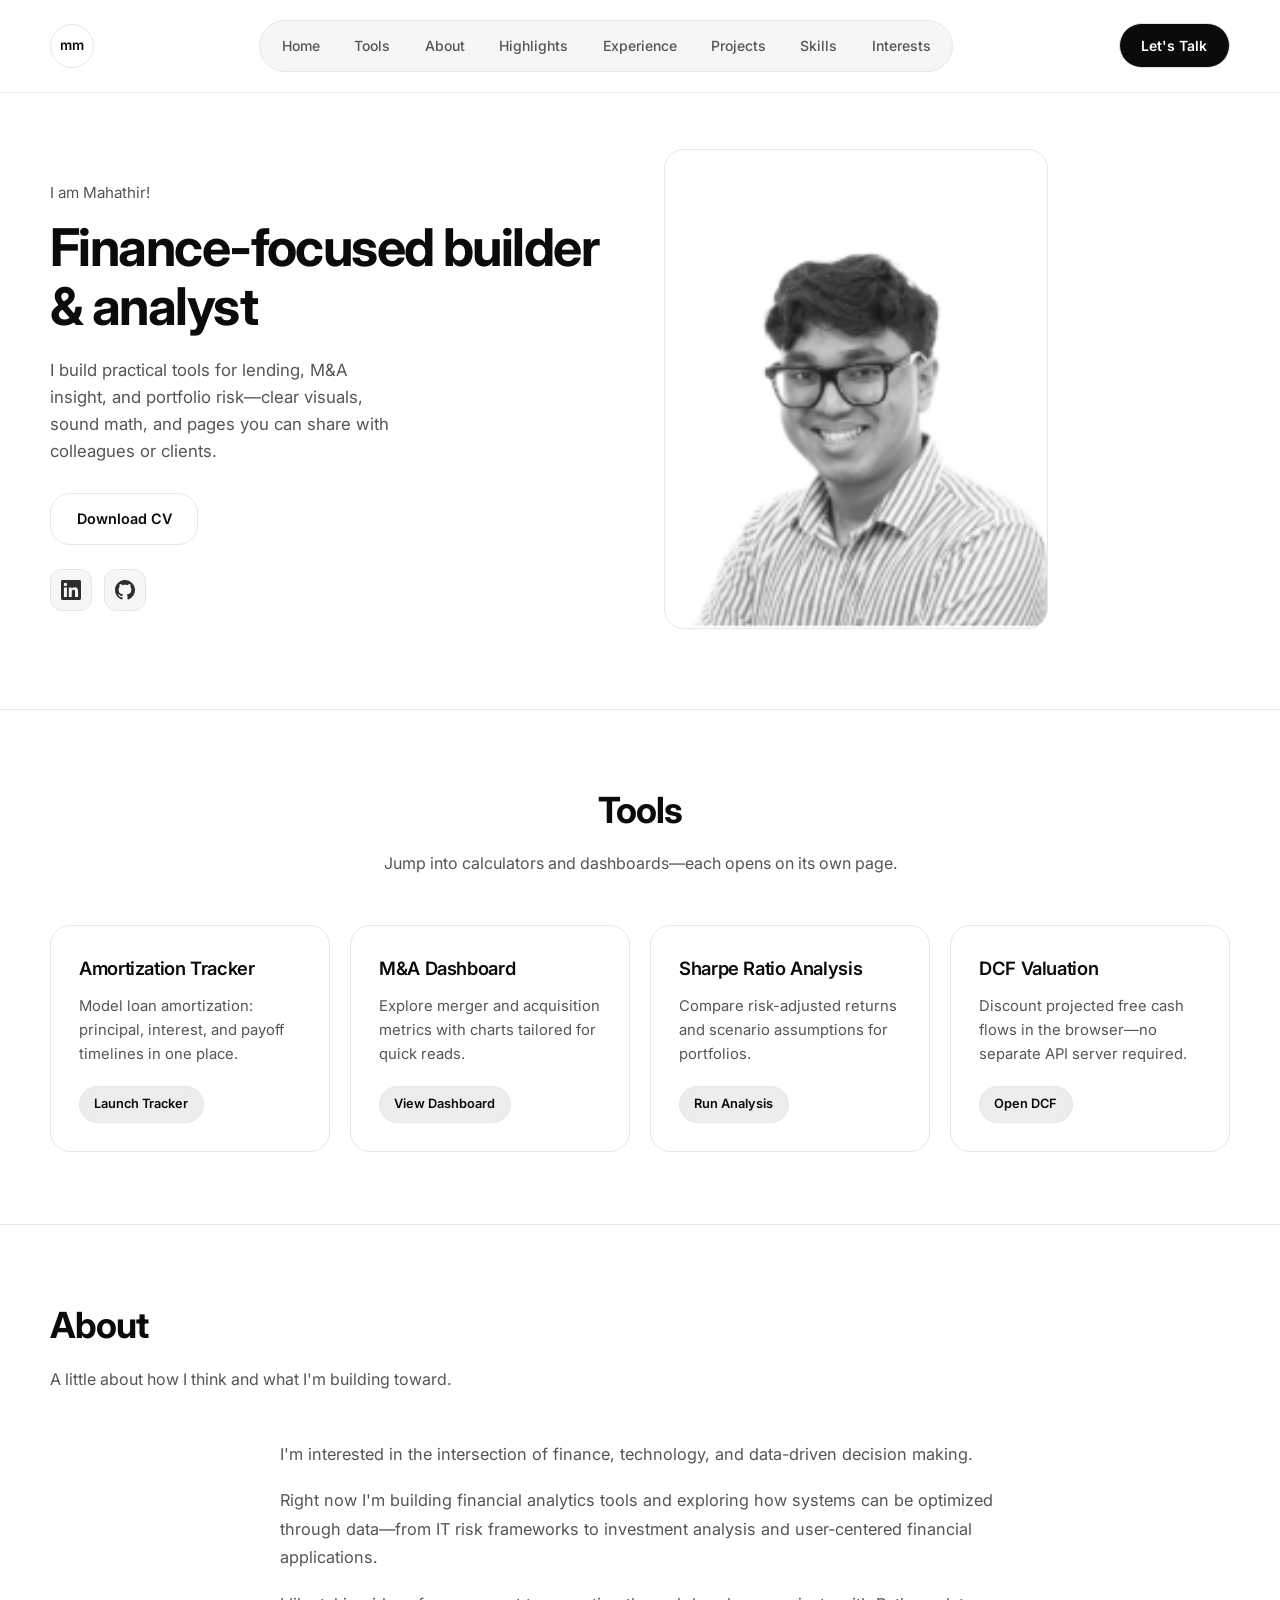
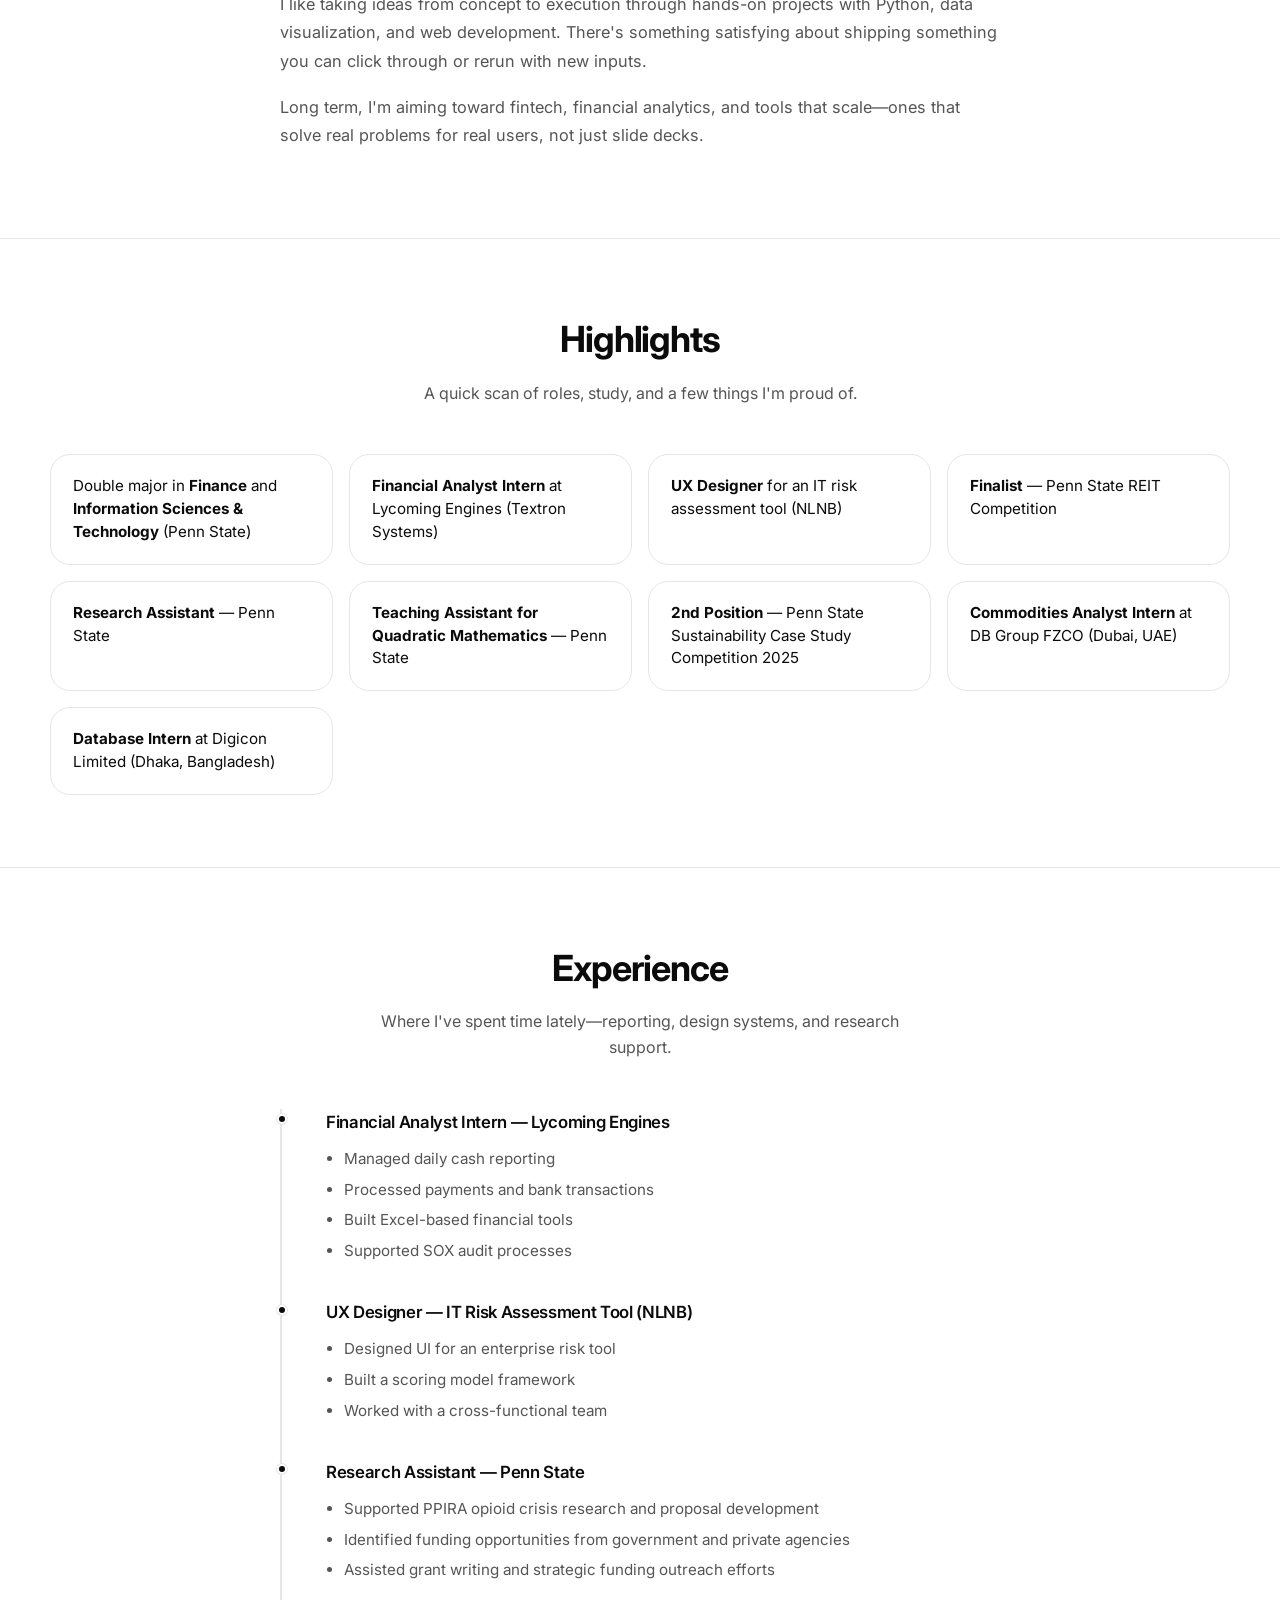
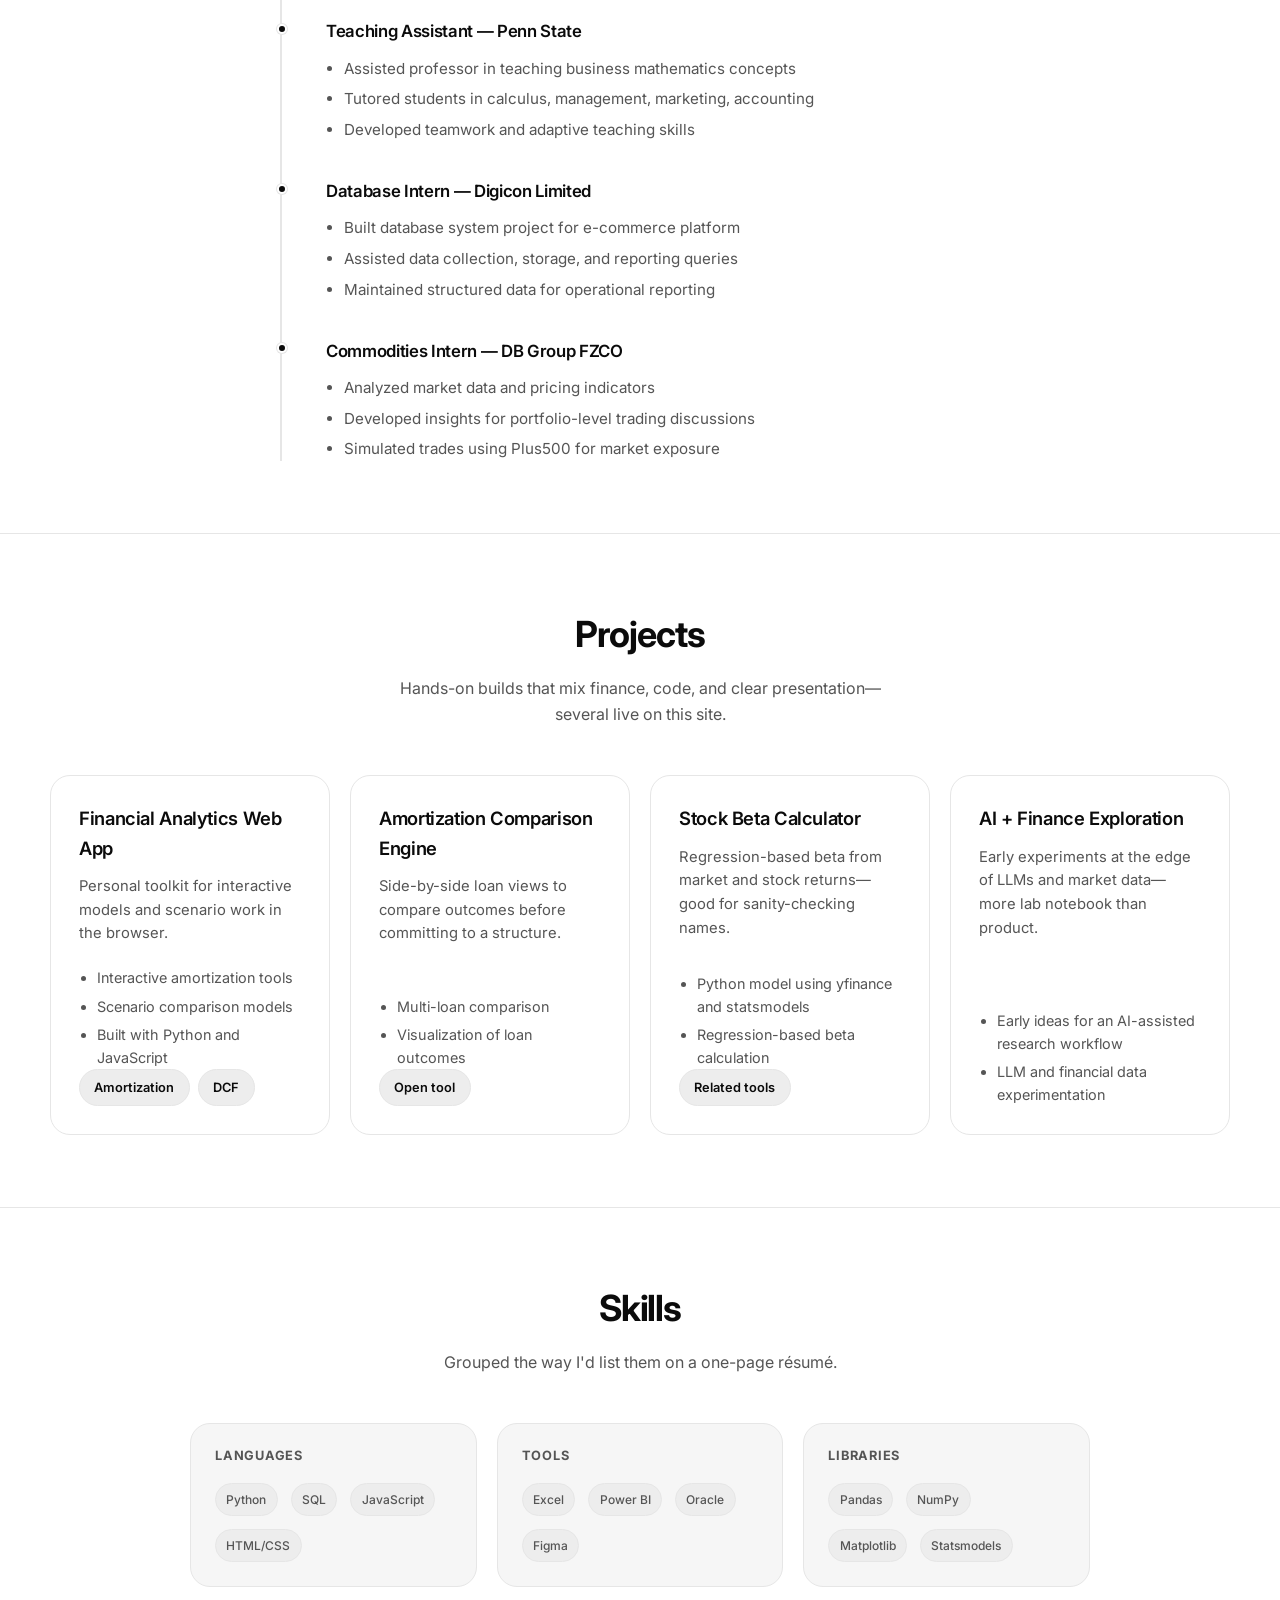
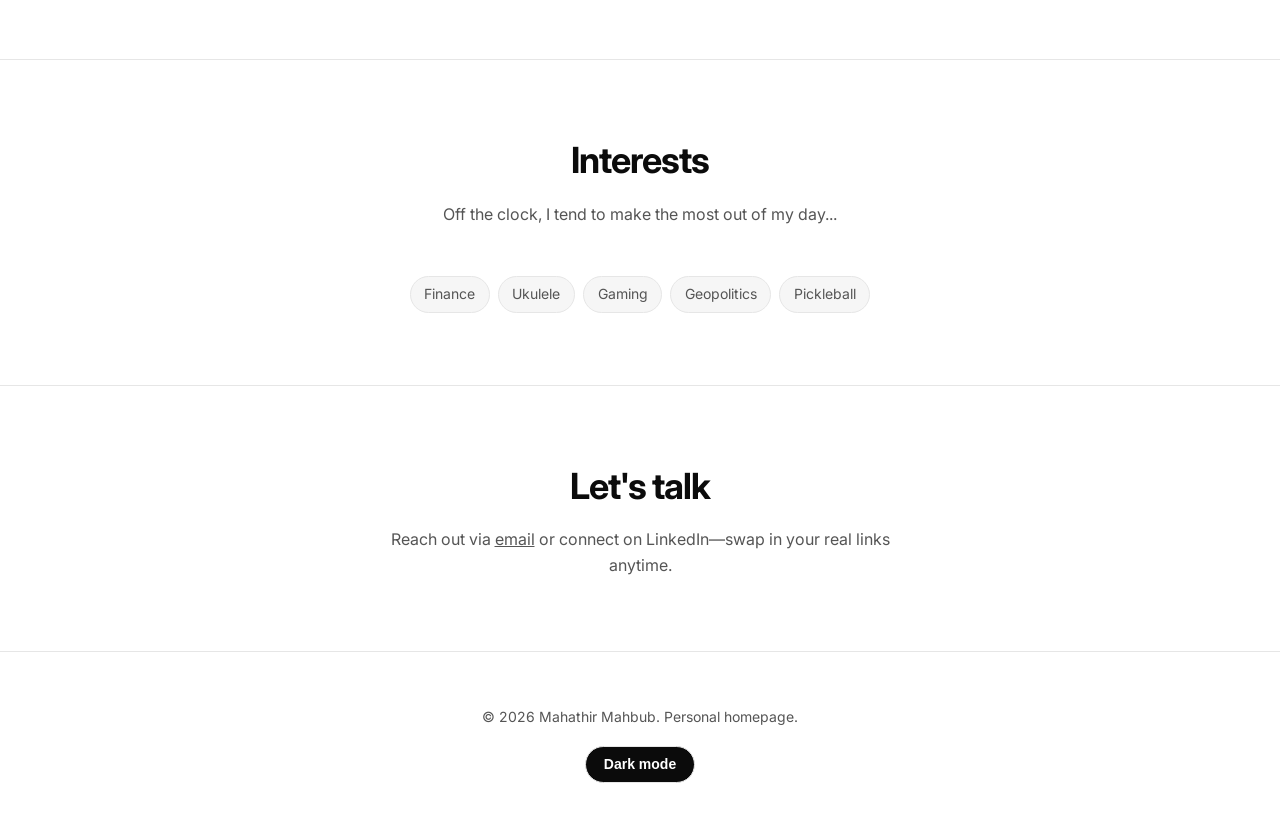
==== index.html @ 3fcba2f6 "Integrate resume sections into homepage layout Co-authored-by: Mahathir Mahbub <mxm6990@users.norepl" ====
<!DOCTYPE html>
<html lang="en">
<head>
  <meta charset="UTF-8">
  <meta name="viewport" content="width=device-width, initial-scale=1.0">
  <title>Mahathir Mahbub — Finance &amp; Analytics</title>
  <link rel="icon" href="favicon.ico" sizes="any">
  <link rel="preconnect" href="https://fonts.googleapis.com">
  <link rel="preconnect" href="https://fonts.gstatic.com" crossorigin>
  <link href="https://fonts.googleapis.com/css2?family=Inter:wght@400;500;600;700&display=swap" rel="stylesheet">
  <link rel="stylesheet" href="assets/site.css">
  <style>
    .section-head--left {
      text-align: left;
      margin-left: 0;
      margin-right: auto;
      max-width: 640px;
    }
    .about-prose {
      max-width: 720px;
      margin: 0 auto;
      color: var(--muted);
      font-size: 1.02rem;
      line-height: 1.75;
    }
    .about-prose p + p { margin-top: 1.1rem; }
    .highlight-grid {
      display: grid;
      grid-template-columns: repeat(auto-fill, minmax(240px, 1fr));
      gap: 1rem;
    }
    .highlight-card {
      background: var(--surface-elevated);
      border: 1px solid var(--border);
      border-radius: var(--radius-lg);
      padding: 1.25rem 1.35rem;
      font-size: 0.95rem;
      line-height: 1.5;
    }
    .resume-timeline {
      position: relative;
      max-width: 720px;
      margin: 0 auto;
      padding-left: 1.25rem;
      border-left: 2px solid var(--border);
    }
    .resume-timeline-item {
      position: relative;
      padding-bottom: 2.25rem;
      padding-left: 1.5rem;
    }
    .resume-timeline-item:last-child { padding-bottom: 0; }
    .resume-timeline-item::before {
      content: "";
      position: absolute;
      left: calc(-1.25rem - 5px);
      top: 0.35rem;
      width: 10px;
      height: 10px;
      border-radius: 50%;
      background: var(--text);
      border: 2px solid var(--bg);
      box-shadow: 0 0 0 1px var(--border);
    }
    .resume-role-title {
      font-size: 1.05rem;
      font-weight: 600;
      margin: 0 0 0.65rem;
      letter-spacing: -0.02em;
    }
    .resume-role-list {
      margin: 0;
      padding-left: 1.15rem;
      color: var(--muted);
      font-size: 0.95rem;
      line-height: 1.65;
    }
    .resume-role-list li + li { margin-top: 0.35rem; }
    .project-card-resume ul {
      margin: 0;
      padding-left: 1.1rem;
      color: var(--muted);
      font-size: 0.9rem;
      line-height: 1.6;
    }
    .project-card-resume li + li { margin-top: 0.35rem; }
    .skills-grouped {
      display: grid;
      grid-template-columns: repeat(auto-fit, minmax(220px, 1fr));
      gap: 1.25rem;
      max-width: 900px;
      margin: 0 auto;
    }
    .skills-group {
      background: var(--surface);
      border: 1px solid var(--border);
      border-radius: var(--radius-lg);
      padding: 1.35rem 1.5rem;
    }
    .skills-group h3 {
      font-size: 0.8rem;
      font-weight: 700;
      text-transform: uppercase;
      letter-spacing: 0.06em;
      color: var(--muted);
      margin: 0 0 0.85rem;
    }
    .skills-group .skill-tags span {
      display: inline-block;
      margin: 0.2rem 0.35rem 0.2rem 0;
    }
    .interests-chips {
      display: flex;
      flex-wrap: wrap;
      gap: 0.5rem;
      justify-content: center;
      max-width: 560px;
      margin: 0 auto;
    }
    .interest-chip {
      font-size: 0.875rem;
      padding: 0.4rem 0.85rem;
      border-radius: var(--radius-pill);
      border: 1px solid var(--border);
      background: var(--surface);
      color: var(--muted);
    }
  </style>
</head>
<body>
  <header class="site-header">
    <div class="container-narrow header-inner">
      <a href="index.html" class="logo-mark" aria-label="Home">mm</a>
      <nav class="nav-pill" aria-label="Primary">
        <a href="#home">Home</a>
        <a href="#tools">Tools</a>
        <a href="#about">About</a>
        <a href="#highlights">Highlights</a>
        <a href="#experience">Experience</a>
        <a href="#projects">Projects</a>
        <a href="#skills">Skills</a>
        <a href="#interests">Interests</a>
      </nav>
      <a class="btn-pill" href="#contact">Let&apos;s Talk</a>
    </div>
  </header>

  <main id="home">
    <section class="hero">
      <div class="container-narrow hero-grid">
        <div class="hero-copy">
          <p class="hero-eyebrow">I am Mahathir!</p>
          <h1>Finance-focused builder &amp; analyst</h1>
          <p class="hero-lead">
            I build practical tools for lending, M&amp;A insight, and portfolio risk—clear visuals,
            sound math, and pages you can share with colleagues or clients.
          </p>
          <div class="hero-actions">
            <a class="btn-rect" href="assets/Mahathir Resume .pdf">Download CV</a>
          </div>
          <div class="social-row" aria-label="Social links">
            <a href="https://www.linkedin.com/in/mahathir-mahbub-590289229/" target="_blank" rel="noopener noreferrer" aria-label="LinkedIn">
              <svg xmlns="http://www.w3.org/2000/svg" viewBox="0 0 24 24" fill="currentColor" aria-hidden="true"><path d="M20.447 20.452h-3.554v-5.569c0-1.328-.027-3.037-1.852-3.037-1.853 0-2.136 1.445-2.136 2.939v5.667H9.351V9h3.414v1.561h.046c.477-.9 1.637-1.85 3.37-1.85 3.601 0 4.267 2.37 4.267 5.455v6.286zM5.337 7.433a2.062 2.062 0 01-2.063-2.065 2.064 2.064 0 112.063 2.065zm1.782 13.019H3.555V9h3.564v11.452zM22.225 0H1.771C.792 0 0 .774 0 1.729v20.542C0 23.227.792 24 1.771 24h20.451C23.2 24 24 23.227 24 22.271V1.729C24 .774 23.2 0 22.222 0h.003z"/></svg>
            </a>
            <a href="https://github.com/mxm6990" target="_blank" rel="noopener noreferrer" aria-label="GitHub">
              <svg xmlns="http://www.w3.org/2000/svg" viewBox="0 0 24 24" fill="currentColor" aria-hidden="true"><path d="M12 0c-6.626 0-12 5.373-12 12 0 5.302 3.438 9.8 8.207 11.387.599.111.793-.261.793-.577v-2.234c-3.338.726-4.033-1.416-4.033-1.416-.546-1.387-1.333-1.756-1.333-1.756-1.089-.745.083-.729.083-.729 1.205.084 1.839 1.237 1.839 1.237 1.07 1.834 2.807 1.304 3.492.997.107-.775.418-1.305.762-1.604-2.665-.305-5.467-1.334-5.467-5.931 0-1.311.469-2.381 1.236-3.221-.124-.303-.535-1.524.117-3.176 0 0 1.008-.322 3.301 1.23.957-.266 1.983-.399 3.003-.404 1.02.005 2.047.138 3.006.404 2.291-1.552 3.297-1.23 3.297-1.23.653 1.653.242 2.874.118 3.176.77.84 1.235 1.911 1.235 3.221 0 4.609-2.807 5.624-5.479 5.921.43.372.823 1.102.823 2.222v3.293c0 .319.192.694.801.576 4.765-1.589 8.199-6.086 8.199-11.386 0-6.627-5.373-12-12-12z"/></svg>
            </a>
          </div>
        </div>
        <div class="hero-visual">
          <div class="hero-photo-wrap">
            <img src="assets/portrait.png" width="640" height="800" alt="Mahathir Mahbub">
          </div>
        </div>
      </div>
    </section>

    <section id="tools" class="section">
      <div class="container-narrow">
        <div class="section-head">
          <h2>Tools</h2>
          <p>Jump into calculators and dashboards—each opens on its own page.</p>
        </div>
        <div class="cards-row" style="grid-template-columns: repeat(auto-fill, minmax(260px, 1fr));">
          <article class="tool-card">
            <h3>Amortization Tracker</h3>
            <p>Model loan amortization: principal, interest, and payoff timelines in one place.</p>
            <div class="card-pills">
              <a href="amortization-tracker.html">Launch Tracker</a>
            </div>
          </article>
          <article class="tool-card">
            <h3>M&amp;A Dashboard</h3>
            <p>Explore merger and acquisition metrics with charts tailored for quick reads.</p>
            <div class="card-pills">
              <a href="ma-dashboard.html">View Dashboard</a>
            </div>
          </article>
          <article class="tool-card">
            <h3>Sharpe Ratio Analysis</h3>
            <p>Compare risk-adjusted returns and scenario assumptions for portfolios.</p>
            <div class="card-pills">
              <a href="sharpe-ratio.html">Run Analysis</a>
            </div>
          </article>
          <article class="tool-card">
            <h3>DCF Valuation</h3>
            <p>Discount projected free cash flows in the browser—no separate API server required.</p>
            <div class="card-pills">
              <a href="dcf.html">Open DCF</a>
            </div>
          </article>
        </div>
      </div>
    </section>

    <section id="about" class="section">
      <div class="container-narrow">
        <div class="section-head section-head--left">
          <h2>About</h2>
          <p>A little about how I think and what I&apos;m building toward.</p>
        </div>
        <div class="about-prose">
          <p>I&apos;m interested in the intersection of finance, technology, and data-driven decision making.</p>
          <p>Right now I&apos;m building financial analytics tools and exploring how systems can be optimized through data—from IT risk frameworks to investment analysis and user-centered financial applications.</p>
          <p>I like taking ideas from concept to execution through hands-on projects with Python, data visualization, and web development. There&apos;s something satisfying about shipping something you can click through or rerun with new inputs.</p>
          <p>Long term, I&apos;m aiming toward fintech, financial analytics, and tools that scale—ones that solve real problems for real users, not just slide decks.</p>
        </div>
      </div>
    </section>

    <section id="highlights" class="section">
      <div class="container-narrow">
        <div class="section-head">
          <h2>Highlights</h2>
          <p>A quick scan of roles, study, and a few things I&apos;m proud of.</p>
        </div>
        <div class="highlight-grid">
          <div class="highlight-card">Double major in <strong>Finance</strong> and <strong>Information Sciences &amp; Technology</strong> (Penn State)</div>
          <div class="highlight-card"><strong>Financial Analyst Intern</strong> at Lycoming Engines (Textron Systems)</div>
          <div class="highlight-card"><strong>UX Designer</strong> for an IT risk assessment tool (NLNB)</div>
          <div class="highlight-card"><strong>Finalist</strong> — Penn State REIT Competition</div>
          <div class="highlight-card"><strong>Research Assistant</strong> — Penn State</div>
          <div class="highlight-card"><strong>Teaching Assistant for Quadratic Mathematics</strong> — Penn State</div>
          <div class="highlight-card"><strong>2nd Position</strong> — Penn State Sustainability Case Study Competition 2025</div>
          <div class="highlight-card"><strong>Commodities Analyst Intern</strong> at DB Group FZCO (Dubai, UAE)</div>
          <div class="highlight-card"><strong>Database Intern</strong> at Digicon Limited (Dhaka, Bangladesh)</div>
        </div>
      </div>
    </section>

    <section id="experience" class="section">
      <div class="container-narrow">
        <div class="section-head">
          <h2>Experience</h2>
          <p>Where I&apos;ve spent time lately—reporting, design systems, and research support.</p>
        </div>
        <div class="resume-timeline">
          <article class="resume-timeline-item">
            <h3 class="resume-role-title">Financial Analyst Intern — Lycoming Engines</h3>
            <ul class="resume-role-list">
              <li>Managed daily cash reporting</li>
              <li>Processed payments and bank transactions</li>
              <li>Built Excel-based financial tools</li>
              <li>Supported SOX audit processes</li>
            </ul>
          </article>
          <article class="resume-timeline-item">
            <h3 class="resume-role-title">UX Designer — IT Risk Assessment Tool (NLNB)</h3>
            <ul class="resume-role-list">
              <li>Designed UI for an enterprise risk tool</li>
              <li>Built a scoring model framework</li>
              <li>Worked with a cross-functional team</li>
            </ul>
          </article>
          <article class="resume-timeline-item">
            <h3 class="resume-role-title">Research Assistant — Penn State</h3>
            <ul class="resume-role-list">
              <li>Supported PPIRA opioid crisis research and proposal development</li>
              <li>Identified funding opportunities from government and private agencies</li>
              <li>Assisted grant writing and strategic funding outreach efforts</li>
            </ul>
          </article>
          <article class="resume-timeline-item">
            <h3 class="resume-role-title">Teaching Assistant — Penn State</h3>
            <ul class="resume-role-list">
              <li>Assisted professor in teaching business mathematics concepts</li>
              <li>Tutored students in calculus, management, marketing, accounting</li>
              <li>Developed teamwork and adaptive teaching skills</li>
            </ul>
          </article>
          <article class="resume-timeline-item">
            <h3 class="resume-role-title">Database Intern — Digicon Limited</h3>
            <ul class="resume-role-list">
              <li>Built database system project for e-commerce platform</li>
              <li>Assisted data collection, storage, and reporting queries</li>
              <li>Maintained structured data for operational reporting</li>
            </ul>
          </article>
          <article class="resume-timeline-item">
            <h3 class="resume-role-title">Commodities Intern — DB Group FZCO</h3>
            <ul class="resume-role-list">
              <li>Analyzed market data and pricing indicators</li>
              <li>Developed insights for portfolio-level trading discussions</li>
              <li>Simulated trades using Plus500 for market exposure</li>
            </ul>
          </article>
        </div>
      </div>
    </section>

    <section id="projects" class="section">
      <div class="container-narrow">
        <div class="section-head">
          <h2>Projects</h2>
          <p>Hands-on builds that mix finance, code, and clear presentation—several live on this site.</p>
        </div>
        <div class="cards-row" style="grid-template-columns: repeat(auto-fill, minmax(260px, 1fr));">
          <article class="tool-card project-card-resume">
            <h3>Financial Analytics Web App</h3>
            <p>Personal toolkit for interactive models and scenario work in the browser.</p>
            <ul>
              <li>Interactive amortization tools</li>
              <li>Scenario comparison models</li>
              <li>Built with Python and JavaScript</li>
            </ul>
            <div class="card-pills" style="margin-top: auto;">
              <a href="amortization-tracker.html">Amortization</a>
              <a href="dcf.html">DCF</a>
            </div>
          </article>
          <article class="tool-card project-card-resume">
            <h3>Amortization Comparison Engine</h3>
            <p>Side-by-side loan views to compare outcomes before committing to a structure.</p>
            <ul>
              <li>Multi-loan comparison</li>
              <li>Visualization of loan outcomes</li>
            </ul>
            <div class="card-pills" style="margin-top: auto;">
              <a href="amortization-comparison.html">Open tool</a>
            </div>
          </article>
          <article class="tool-card project-card-resume">
            <h3>Stock Beta Calculator</h3>
            <p>Regression-based beta from market and stock returns—good for sanity-checking names.</p>
            <ul>
              <li>Python model using yfinance and statsmodels</li>
              <li>Regression-based beta calculation</li>
            </ul>
            <div class="card-pills" style="margin-top: auto;">
              <a href="sharpe-ratio.html">Related tools</a>
            </div>
          </article>
          <article class="tool-card project-card-resume">
            <h3>AI + Finance Exploration</h3>
            <p>Early experiments at the edge of LLMs and market data—more lab notebook than product.</p>
            <ul>
              <li>Early ideas for an AI-assisted research workflow</li>
              <li>LLM and financial data experimentation</li>
            </ul>
          </article>
        </div>
      </div>
    </section>

    <section id="skills" class="section">
      <div class="container-narrow">
        <div class="section-head">
          <h2>Skills</h2>
          <p>Grouped the way I&apos;d list them on a one-page résumé.</p>
        </div>
        <div class="skills-grouped">
          <div class="skills-group">
            <h3>Languages</h3>
            <div class="skill-tags">
              <span>Python</span>
              <span>SQL</span>
              <span>JavaScript</span>
              <span>HTML/CSS</span>
            </div>
          </div>
          <div class="skills-group">
            <h3>Tools</h3>
            <div class="skill-tags">
              <span>Excel</span>
              <span>Power BI</span>
              <span>Oracle</span>
              <span>Figma</span>
            </div>
          </div>
          <div class="skills-group">
            <h3>Libraries</h3>
            <div class="skill-tags">
              <span>Pandas</span>
              <span>NumPy</span>
              <span>Matplotlib</span>
              <span>Statsmodels</span>
            </div>
          </div>
        </div>
      </div>
    </section>

    <section id="interests" class="section">
      <div class="container-narrow">
        <div class="section-head">
          <h2>Interests</h2>
          <p>Off the clock, I tend to make the most out of my day...</p>
        </div>
        <div class="interests-chips" role="list">
          <span class="interest-chip" role="listitem">Finance</span>
          <span class="interest-chip" role="listitem">Ukulele</span>
          <span class="interest-chip" role="listitem">Gaming</span>
          <span class="interest-chip" role="listitem">Geopolitics</span>
          <span class="interest-chip" role="listitem">Pickleball</span>
        </div>
      </div>
    </section>

    <section id="contact" class="section">
      <div class="container-narrow section-head" style="margin-bottom: 0;">
        <h2>Let&apos;s talk</h2>
        <p>
          Reach out via
          <a href="mailto:mxm6990@psu.edu" style="text-decoration: underline;">email</a>
          or connect on LinkedIn—swap in your real links anytime.
        </p>
      </div>
    </section>
  </main>

  <footer class="site-footer">
    <div class="container-narrow">
      <p>&copy; <span id="y"></span> Mahathir Mahbub. Personal homepage.</p>
      <div class="footer-theme-row">
        <button id="themeToggle" class="btn-pill theme-toggle-btn" type="button">Light mode</button>
      </div>
    </div>
  </footer>
  <script>
    document.getElementById("y").textContent = new Date().getFullYear();
  </script>
  <script src="assets/theme.js"></script>
</body>
</html>
---- assets/site.css ----
/* Theme variables (dark default, light via [data-theme="light"]) */
:root {
  --bg: #000000;
  --surface: #141414;
  --surface-elevated: #1a1a1a;
  --border: #2a2a2a;
  --text: #ffffff;
  --muted: #a3a3a3;
  --pill: #252525;
  --header-bg: rgba(0, 0, 0, 0.85);
  --header-border: rgba(42, 42, 42, 0.6);
  --radius-lg: 20px;
  --radius-pill: 9999px;
  --font: "Inter", system-ui, -apple-system, sans-serif;
  --max: 1180px;
}

[data-theme="light"] {
  --bg: #ffffff;
  --surface: #f6f6f6;
  --surface-elevated: #ffffff;
  --border: #e6e6e6;
  --text: #0b0b0b;
  --muted: #555555;
  --pill: #ededed;
  --header-bg: rgba(255, 255, 255, 0.85);
  --header-border: rgba(230, 230, 230, 0.9);
}

*,
*::before,
*::after {
  box-sizing: border-box;
}

html {
  scroll-behavior: smooth;
}

body {
  margin: 0;
  font-family: var(--font);
  background: var(--bg);
  color: var(--text);
  line-height: 1.6;
  -webkit-font-smoothing: antialiased;
}

img {
  max-width: 100%;
  height: auto;
  display: block;
}

a {
  color: inherit;
  text-decoration: none;
}

.container-narrow {
  width: min(100% - 2.5rem, var(--max));
  margin-inline: auto;
}

/* Header */
.site-header {
  position: sticky;
  top: 0;
  z-index: 50;
  padding: 1.25rem 0;
  background: var(--header-bg);
  backdrop-filter: blur(12px);
  border-bottom: 1px solid var(--header-border);
}

.header-inner {
  display: flex;
  align-items: center;
  justify-content: space-between;
  gap: 1rem;
  flex-wrap: wrap;
}

.logo-mark {
  width: 44px;
  height: 44px;
  border-radius: 50%;
  background: var(--surface-elevated);
  border: 1px solid var(--border);
  display: grid;
  place-items: center;
  font-size: 0.85rem;
  font-weight: 600;
  letter-spacing: -0.02em;
  text-transform: lowercase;
}

.nav-pill {
  display: flex;
  align-items: center;
  gap: 0.15rem;
  padding: 0.35rem;
  background: var(--surface);
  border: 1px solid var(--border);
  border-radius: var(--radius-pill);
  flex-wrap: wrap;
  justify-content: center;
}

.nav-pill a {
  padding: 0.5rem 1rem;
  border-radius: var(--radius-pill);
  font-size: 0.875rem;
  font-weight: 500;
  color: var(--muted);
  transition: color 0.2s, background 0.2s;
}

.nav-pill a:hover,
.nav-pill a:focus-visible {
  color: var(--text);
  background: var(--pill);
  outline: none;
}

.btn-pill {
  display: inline-flex;
  align-items: center;
  justify-content: center;
  padding: 0.65rem 1.35rem;
  border-radius: var(--radius-pill);
  font-size: 0.875rem;
  font-weight: 600;
  border: 1px solid var(--border);
  background: var(--text);
  color: var(--bg);
  transition: transform 0.15s, opacity 0.15s;
}

.btn-pill:hover {
  opacity: 0.92;
  transform: translateY(-1px);
}

.btn-pill--ghost {
  background: transparent;
  color: var(--text);
  border-color: var(--border);
}

.btn-pill--ghost:hover {
  background: var(--surface);
}

/* Hero */
.hero {
  padding: 3.5rem 0 5rem;
}

.hero-grid {
  display: grid;
  grid-template-columns: 1fr 1fr;
  gap: 3rem;
  align-items: center;
}

@media (max-width: 900px) {
  .hero-grid {
    grid-template-columns: 1fr;
    text-align: center;
  }

  .hero-actions {
    justify-content: center;
  }

  .social-row {
    justify-content: center;
  }

  .hero-visual {
    order: -1;
    max-width: 320px;
    margin-inline: auto;
  }
}

.hero-eyebrow {
  font-size: 0.95rem;
  color: var(--muted);
  margin-bottom: 0.75rem;
}

.hero h1 {
  font-size: clamp(2.25rem, 5vw, 3.25rem);
  font-weight: 700;
  line-height: 1.15;
  letter-spacing: -0.03em;
  margin: 0 0 1.25rem;
}

.hero-lead {
  color: var(--muted);
  font-size: 1.05rem;
  max-width: 32ch;
  margin: 0 0 1.75rem;
}

@media (max-width: 900px) {
  .hero-lead {
    max-width: none;
    margin-inline: auto;
  }
}

.hero-actions {
  display: flex;
  flex-wrap: wrap;
  gap: 1rem;
  align-items: center;
  margin-bottom: 1.5rem;
}

.btn-rect {
  display: inline-flex;
  align-items: center;
  justify-content: center;
  padding: 0.85rem 1.6rem;
  border-radius: var(--radius-lg);
  font-size: 0.9rem;
  font-weight: 600;
  background: var(--surface-elevated);
  color: var(--text);
  border: 1px solid var(--border);
  transition: background 0.2s, border-color 0.2s;
}

.btn-rect:hover {
  background: var(--pill);
  border-color: #3a3a3a;
}

.social-row {
  display: flex;
  gap: 0.75rem;
}

.social-row a {
  width: 42px;
  height: 42px;
  border-radius: 12px;
  background: var(--surface);
  border: 1px solid var(--border);
  display: grid;
  place-items: center;
  transition: background 0.2s;
}

.social-row a:hover {
  background: var(--pill);
}

.social-row svg {
  width: 20px;
  height: 20px;
  opacity: 0.85;
}

.hero-visual {
  position: relative;
}

.hero-photo-wrap {
  border-radius: var(--radius-lg);
  overflow: hidden;
  border: 1px solid var(--border);
  background: var(--surface);
  aspect-ratio: 4 / 5;
  max-height: 480px;
}

.hero-photo-wrap img {
  width: 100%;
  height: 100%;
  object-fit: cover;
  filter: grayscale(100%);
}

/* Section headings */
.section {
  padding: 4.5rem 0;
  border-top: 1px solid var(--border);
}

.section-head {
  text-align: center;
  max-width: 520px;
  margin: 0 auto 3rem;
}

.section-head h2 {
  font-size: clamp(1.75rem, 3vw, 2.25rem);
  font-weight: 700;
  letter-spacing: -0.03em;
  margin: 0 0 0.75rem;
}

.section-head p {
  color: var(--muted);
  margin: 0;
  font-size: 1rem;
}

/* Cards row */
.cards-row {
  display: grid;
  grid-template-columns: repeat(3, 1fr);
  gap: 1.25rem;
}

@media (max-width: 992px) {
  .cards-row {
    grid-template-columns: 1fr;
    max-width: 420px;
    margin-inline: auto;
  }
}

.tool-card {
  background: var(--surface-elevated);
  border: 1px solid var(--border);
  border-radius: var(--radius-lg);
  padding: 1.75rem;
  display: flex;
  flex-direction: column;
  min-height: 100%;
  transition: border-color 0.2s, transform 0.2s;
}

.tool-card:hover {
  border-color: #404040;
  transform: translateY(-2px);
}

.tool-card h3 {
  font-size: 1.15rem;
  font-weight: 600;
  margin: 0 0 0.75rem;
  letter-spacing: -0.02em;
}

.tool-card p {
  color: var(--muted);
  font-size: 0.925rem;
  margin: 0 0 1.25rem;
  flex-grow: 1;
}

.card-pills {
  display: flex;
  flex-wrap: wrap;
  gap: 0.5rem;
}

.card-pills a {
  font-size: 0.8rem;
  font-weight: 600;
  padding: 0.45rem 0.9rem;
  border-radius: var(--radius-pill);
  background: var(--pill);
  border: 1px solid var(--border);
  color: var(--text);
  transition: background 0.2s;
}

.card-pills a:hover {
  background: #333;
}

/* About */
.about-copy {
  text-align: center;
  color: var(--muted);
  max-width: 720px;
  margin: 0 auto 3rem;
  font-size: 1.05rem;
}

.approach-row {
  display: grid;
  grid-template-columns: repeat(3, 1fr);
  gap: 1.25rem;
  margin-bottom: 3.5rem;
}

@media (max-width: 768px) {
  .approach-row {
    grid-template-columns: 1fr;
  }
}

.approach-box {
  background: var(--surface);
  border: 1px solid var(--border);
  border-radius: var(--radius-lg);
  padding: 1.5rem;
}

.approach-num {
  font-size: 0.75rem;
  font-weight: 700;
  color: var(--muted);
  letter-spacing: 0.08em;
  margin-bottom: 0.5rem;
}

.approach-box h3 {
  font-size: 1rem;
  font-weight: 600;
  margin: 0 0 0.5rem;
}

.approach-box p {
  margin: 0;
  font-size: 0.9rem;
  color: var(--muted);
}

.stats-row {
  display: grid;
  grid-template-columns: repeat(3, 1fr);
  gap: 2rem;
  text-align: center;
}

@media (max-width: 640px) {
  .stats-row {
    grid-template-columns: 1fr;
    gap: 1.5rem;
  }
}

.stat-val {
  font-size: clamp(2rem, 4vw, 2.75rem);
  font-weight: 700;
  letter-spacing: -0.03em;
  line-height:1.2;
}

.stat-label {
  font-size: 0.9rem;
  color: var(--muted);
  margin-top: 0.35rem;
}

/* Skills */
.skills-grid {
  display: grid;
  grid-template-columns: repeat(4, 1fr);
  gap: 1.25rem;
}

@media (max-width: 992px) {
  .skills-grid {
    grid-template-columns: repeat(2, 1fr);
  }
}

@media (max-width: 520px) {
  .skills-grid {
    grid-template-columns: 1fr;
  }
}

.skill-card {
  background: var(--surface-elevated);
  border: 1px solid var(--border);
  border-radius: var(--radius-lg);
  padding: 1.5rem;
}

.skill-card h3 {
  font-size: 0.95rem;
  font-weight: 600;
  margin: 0 0 1rem;
}

.skill-tags {
  display: flex;
  flex-wrap: wrap;
  gap: 0.45rem;
}

.skill-tags span {
  font-size: 0.75rem;
  font-weight: 500;
  padding: 0.35rem 0.65rem;
  border-radius: var(--radius-pill);
  background: var(--pill);
  border: 1px solid var(--border);
  color: var(--muted);
}

/* Footer */
.site-footer {
  padding: 2.5rem 0;
  border-top: 1px solid var(--border);
  text-align: center;
  color: var(--muted);
  font-size: 0.875rem;
}

.footer-theme-row {
  margin-top: 1.1rem;
  display: flex;
  align-items: center;
  justify-content: center;
  gap: 0.75rem;
  flex-wrap: wrap;
}

.theme-toggle-btn {
  border-radius: var(--radius-pill);
  padding: 0.6rem 1.1rem;
}

/* Amortization comparison (3 scenarios) — do not reuse .amort-inputs on scenario cards */
.amort-comparison-layout {
  display: flex;
  flex-direction: column;
  gap: 2rem;
}

.amort-page-intro {
  margin-top: 0.35rem;
  margin-bottom: 0;
  max-width: 62ch;
}

.amort-scenarios-grid {
  display: grid;
  grid-template-columns: repeat(3, minmax(0, 1fr));
  gap: 1.25rem;
  align-items: stretch;
}

@media (max-width: 1060px) {
  .amort-scenarios-grid {
    grid-template-columns: 1fr;
  }
}

.amort-summary-panel .amort-detail-table-title {
  margin: 0 0 0.75rem;
  font-size: 1.05rem;
  font-weight: 700;
  letter-spacing: -0.02em;
  color: var(--text);
}

.amort-graph-title {
  margin-top: 0.25rem;
}

.amort-bootstrap-table-wrap {
  border-color: var(--border) !important;
  background: var(--surface-elevated);
}

.amort-bootstrap-table-wrap .table > :not(caption) > * > * {
  border-bottom-color: var(--border);
}

/* Comparison tables: match site dark/light (avoid bright white cells in dark mode) */
.amort-comparison-layout .amort-bootstrap-table-wrap .table {
  --bs-table-bg: var(--surface-elevated);
  --bs-table-color: var(--text);
  --bs-table-striped-bg: rgba(255, 255, 255, 0.055);
  --bs-table-hover-bg: rgba(255, 255, 255, 0.1);
  --bs-table-border-color: var(--border);
  color: var(--text);
}

[data-theme="light"] .amort-comparison-layout .amort-bootstrap-table-wrap .table {
  --bs-table-bg: #ffffff;
  --bs-table-color: var(--text);
  --bs-table-striped-bg: rgba(0, 0, 0, 0.035);
  --bs-table-hover-bg: rgba(0, 0, 0, 0.06);
  --bs-table-border-color: var(--border);
}

/* Scenario inputs / selects: dark surfaces in dark mode, white in light mode */
.amort-comparison-layout .form-control,
.amort-comparison-layout .form-select {
  background-color: var(--surface-elevated);
  color: var(--text);
  border-color: var(--border);
}

.amort-comparison-layout .form-control::placeholder {
  color: var(--muted);
  opacity: 0.9;
}

.amort-comparison-layout .form-control:focus,
.amort-comparison-layout .form-select:focus {
  background-color: var(--surface-elevated);
  color: var(--text);
  border-color: #6c757d;
  box-shadow: 0 0 0 0.2rem color-mix(in srgb, var(--text) 12%, transparent);
}

[data-theme="light"] .amort-comparison-layout .form-control,
[data-theme="light"] .amort-comparison-layout .form-select {
  background-color: #ffffff;
  color: var(--text);
  border-color: var(--border);
}

[data-theme="light"] .amort-comparison-layout .form-control:focus,
[data-theme="light"] .amort-comparison-layout .form-select:focus {
  background-color: #ffffff;
  box-shadow: 0 0 0 0.2rem rgba(13, 110, 253, 0.2);
}

.amort-comparison-layout .form-label,
.amort-comparison-layout .form-text {
  color: var(--muted);
}

.amort-comparison-layout .form-check-label {
  color: var(--text);
}

.amort-comparison-layout .form-check-input {
  background-color: var(--surface-elevated);
  border-color: var(--border);
}

.amort-comparison-layout .form-check-input:focus {
  box-shadow: 0 0 0 0.2rem color-mix(in srgb, var(--text) 15%, transparent);
}

[data-theme="light"] .amort-comparison-layout .form-check-input:focus {
  box-shadow: 0 0 0 0.2rem rgba(13, 110, 253, 0.25);
}

/* Collapsible amortization schedule (accordion) */
.amort-schedule-accordion .accordion-item {
  background: var(--surface-elevated);
  border-color: var(--border) !important;
}

.amort-schedule-accordion .accordion-button {
  background: var(--surface);
  color: var(--text);
  box-shadow: none;
}

.amort-schedule-accordion .accordion-button:not(.collapsed) {
  background: var(--surface-elevated);
  color: var(--text);
  box-shadow: none;
}

.amort-schedule-accordion .accordion-button:focus {
  box-shadow: none;
  border-color: var(--border);
}

html:not([data-theme="light"]) .amort-schedule-accordion .accordion-button::after {
  filter: brightness(0) invert(1);
}

.amort-schedule-hint {
  color: var(--muted) !important;
  font-weight: 400;
}

.amort-schedule-accordion .accordion-body {
  background: var(--surface-elevated);
}

.amort-schedule-accordion .amort-bootstrap-table-wrap {
  border: 0 !important;
  border-radius: 0;
}

/* Back button on tool pages: visible in dark mode */
html:not([data-theme="light"]) .tool-page main .btn-outline-secondary {
  color: var(--text);
  border-color: var(--border);
}

html:not([data-theme="light"]) .tool-page main .btn-outline-secondary:hover {
  background: var(--surface);
  color: var(--text);
  border-color: var(--border);
}

.amort-chart-canvas-wrap {
  width: 100%;
  max-width: 720px;
}

/* Amortization tracker page */
.amort-grid {
  display: grid;
  grid-template-columns: 320px 1fr;
  grid-template-rows: auto auto auto; /* radio row, payment parses row, chart row */
  gap: 2rem;
  align-items: start;
  margin-top: 1.25rem;
}

.amort-inputs {
  grid-column: 1;
  grid-row: 1 / span 3;
}

.amort-radio {
  grid-column: 2;
  grid-row: 1;
}

.amort-payments {
  grid-column: 2;
  grid-row: 2;
}

.amort-chart {
  grid-column: 2;
  grid-row: 3;
}

.amort-section-title {
  margin: 0 0 1rem;
  font-weight: 700;
  letter-spacing: -0.02em;
}

.amort-field label {
  display: block;
  color: var(--muted);
  font-weight: 600;
  margin-bottom: 0.35rem;
  font-size: 0.92rem;
}

.amort-input {
  width: 100%;
  padding: 0.75rem 0.95rem;
  border-radius: 14px;
  border: 1px solid var(--border);
  background: var(--surface);
  color: var(--text);
  outline: none;
}

.amort-input:focus {
  border-color: #6a6a6a;
}

.amort-actions {
  margin-top: 1rem;
  display: flex;
  gap: 0.75rem;
  flex-wrap: wrap;
}

.amort-radio-group {
  display: grid;
  gap: 0.75rem;
}

.amort-radio-option {
  display: flex;
  gap: 0.7rem;
  align-items: center;
  padding: 0.65rem 0.8rem;
  border-radius: 14px;
  border: 1px solid var(--border);
  background: var(--surface);
}

.amort-kpis {
  display: grid;
  grid-template-columns: repeat(3, 1fr);
  gap: 1rem;
  margin-bottom: 1.3rem;
}

@media (max-width: 1060px) {
  .amort-grid {
    grid-template-columns: 1fr;
    grid-template-rows: auto auto auto;
  }
  .amort-inputs,
  .amort-radio,
  .amort-payments,
  .amort-chart {
    grid-column: 1;
    grid-row: auto;
  }
}

@media (max-width: 720px) {
  .amort-kpis {
    grid-template-columns: 1fr;
  }
}

.amort-kpi-label {
  color: var(--muted);
  font-weight: 700;
  font-size: 0.86rem;
  margin-bottom: 0.45rem;
}

.amort-kpi-value {
  font-size: 1.3rem;
  font-weight: 800;
  letter-spacing: -0.03em;
}

.amort-table-wrap {
  overflow: auto;
  border-radius: var(--radius-lg);
  border: 1px solid var(--border);
}

.amort-table {
  width: 100%;
  border-collapse: collapse;
}

.amort-table th,
.amort-table td {
  padding: 0.55rem 0.7rem;
  border-bottom: 1px solid var(--border);
  text-align: left;
  white-space: nowrap;
  font-size: 0.88rem;
}

.amort-table th {
  position: sticky;
  top: 0;
  background: var(--surface-elevated);
  color: var(--text);
  font-weight: 800;
}

/* Tool subpage */
.tool-page main {
  padding: 3rem 0 5rem;
}

.tool-page .page-title {
  font-size: clamp(1.75rem, 3vw, 2.25rem);
  font-weight: 700;
  margin: 0 0 0.5rem;
  letter-spacing: -0.03em;
}

.tool-page .page-lead {
  color: var(--muted);
  max-width: 55ch;
  margin: 0 0 2rem;
}

.tool-placeholder {
  background: var(--surface-elevated);
  border: 1px dashed var(--border);
  border-radius: var(--radius-lg);
  padding: 3rem 2rem;
  text-align: center;
  color: var(--muted);
}

/* DCF Analyzer — input grid + themed tables (matches amortization tool cards) */
.dcf-input-layout {
  display: grid;
  grid-template-columns: repeat(3, minmax(0, 1fr));
  gap: 1.25rem;
  align-items: start;
  margin-bottom: 2.5rem;
}

/* Tallest column no longer forces short cards to stretch (see .tool-card min-height) */
.dcf-input-layout > .dcf-section-card.tool-card {
  align-self: start;
  min-height: 0;
  height: auto;
}

@media (max-width: 1060px) {
  .dcf-input-layout {
    grid-template-columns: 1fr;
  }
}

.dcf-section-card .amort-section-title {
  margin-top: 0;
}

.dcf-field-grid {
  display: grid;
  gap: 1rem;
}

@media (min-width: 520px) {
  .dcf-field-grid--2 {
    grid-template-columns: repeat(2, minmax(0, 1fr));
  }
}

.dcf-valuation-row {
  display: flex;
  flex-wrap: wrap;
  gap: 1rem 1.5rem;
  align-items: center;
  margin-bottom: 0.75rem;
}

.dcf-valuation-row .form-check {
  margin-bottom: 0;
}

.dcf-actions {
  display: flex;
  flex-wrap: wrap;
  gap: 0.75rem;
  margin-top: 1.25rem;
  padding-top: 1rem;
  border-top: 1px solid var(--border);
}

.dcf-actions .btn-primary {
  font-weight: 600;
}

.dcf-results-stack {
  display: flex;
  flex-direction: column;
  gap: 2rem;
}

.dcf-result-panel {
  margin: 0;
}

.dcf-result-panel .amort-section-title {
  margin-top: 0;
}

.dcf-chart-wrap {
  width: 100%;
  max-width: 720px;
  margin-top: 0.75rem;
}

.dcf-result-heading {
  font-size: 1.15rem;
  font-weight: 700;
  letter-spacing: -0.02em;
  margin: 0 0 0.75rem;
}

.dcf-page .form-label,
.dcf-page .form-text {
  color: var(--muted);
}

.dcf-page .form-control,
.dcf-page .form-select {
  background-color: var(--surface-elevated);
  color: var(--text);
  border-color: var(--border);
}

.dcf-page .form-control::placeholder {
  color: var(--muted);
  opacity: 0.9;
}

.dcf-page .form-control:focus,
.dcf-page .form-select:focus {
  background-color: var(--surface-elevated);
  color: var(--text);
  border-color: #6c757d;
  box-shadow: 0 0 0 0.2rem color-mix(in srgb, var(--text) 12%, transparent);
}

[data-theme="light"] .dcf-page .form-control,
[data-theme="light"] .dcf-page .form-select {
  background-color: #ffffff;
}

[data-theme="light"] .dcf-page .form-control:focus,
[data-theme="light"] .dcf-page .form-select:focus {
  box-shadow: 0 0 0 0.2rem rgba(13, 110, 253, 0.2);
}

.dcf-page .form-check-input {
  background-color: var(--surface-elevated);
  border-color: var(--border);
}

.dcf-page .form-check-label {
  color: var(--text);
}

.dcf-bootstrap-table-wrap {
  border-color: var(--border) !important;
  background: var(--surface-elevated);
}

.dcf-bootstrap-table-wrap .table > :not(caption) > * > * {
  border-bottom-color: var(--border);
}

.dcf-page .dcf-bootstrap-table-wrap .table {
  --bs-table-bg: var(--surface-elevated);
  --bs-table-color: var(--text);
  --bs-table-striped-bg: rgba(255, 255, 255, 0.055);
  --bs-table-hover-bg: rgba(255, 255, 255, 0.1);
  --bs-table-border-color: var(--border);
  color: var(--text);
}

[data-theme="light"] .dcf-page .dcf-bootstrap-table-wrap .table {
  --bs-table-bg: #ffffff;
  --bs-table-color: #0a0a0a;
  --bs-table-striped-bg: rgba(0, 0, 0, 0.045);
  --bs-table-hover-bg: rgba(0, 0, 0, 0.08);
  --bs-table-border-color: #2d2d2d;
}

[data-theme="light"] .dcf-page .dcf-bootstrap-table-wrap {
  border-color: #2d2d2d !important;
}

.dcf-page .text-block-muted {
  color: var(--muted);
  font-size: 0.925rem;
  line-height: 1.6;
}

.dcf-page .dcf-inline-hint {
  font-size: 0.8rem;
  color: var(--muted);
  margin-top: 0.25rem;
}

.dcf-summary-card {
  padding: 1rem 1.25rem;
  border-radius: var(--radius-lg);
  border: 1px solid var(--border);
  background: var(--surface);
  color: var(--text);
  font-size: 0.95rem;
  line-height: 1.65;
}

.dcf-summary-card strong {
  color: var(--text);
}

/* DCF skeleton loaders (dark + light) */
.dcf-page {
  --dcf-skeleton-base: #252525;
  --dcf-skeleton-shine: #3a3a3a;
}

[data-theme="light"] .dcf-page {
  --dcf-skeleton-base: #e4e4e4;
  --dcf-skeleton-shine: #f0f0f0;
}

.dcf-skeleton {
  padding: 0.25rem 0 0.5rem;
}

.dcf-skeleton--chart {
  min-height: 200px;
  padding-bottom: 1rem;
}

.dcf-skeleton--table .dcf-skeleton-line {
  margin-bottom: 0.4rem;
}

.dcf-skeleton-line {
  height: 0.65rem;
  border-radius: 6px;
  margin-bottom: 0.55rem;
  max-width: 100%;
  background: linear-gradient(
    90deg,
    var(--dcf-skeleton-base) 0%,
    var(--dcf-skeleton-shine) 50%,
    var(--dcf-skeleton-base) 100%
  );
  background-size: 200% 100%;
  animation: dcf-skeleton-shimmer 1.15s ease-in-out infinite;
}

.dcf-skeleton-line.w-100 { width: 100%; }
.dcf-skeleton-line.w-90 { width: 90%; }
.dcf-skeleton-line.w-85 { width: 85%; }
.dcf-skeleton-line.w-80 { width: 80%; }
.dcf-skeleton-line.w-75 { width: 75%; }
.dcf-skeleton-line.w-70 { width: 70%; }
.dcf-skeleton-line.w-66 { width: 66%; }
.dcf-skeleton-line.w-60 { width: 60%; }
.dcf-skeleton-line.w-50 { width: 50%; }

@keyframes dcf-skeleton-shimmer {
  0% { background-position: 200% 0; }
  100% { background-position: -200% 0; }
}

.dcf-pipeline-panel .progress {
  height: 0.65rem;
  border-radius: var(--radius-pill);
  background: var(--surface);
  border: 1px solid var(--border);
}

.dcf-pipeline-panel .progress-bar {
  background: var(--text);
  color: var(--bg);
}

[data-theme="light"] .dcf-pipeline-panel .progress-bar {
  background: #0b5ed7;
}

.dcf-pipeline-steps {
  font-size: 0.9rem;
}

.dcf-step {
  display: flex;
  align-items: flex-start;
  gap: 0.5rem;
  padding: 0.35rem 0;
  border-bottom: 1px solid var(--border);
  flex-wrap: wrap;
}

.dcf-step:last-child {
  border-bottom: 0;
}

.dcf-step-icon {
  flex: 0 0 1.1rem;
  width: 1.1rem;
  height: 1.1rem;
  margin-top: 0.1rem;
  border-radius: 50%;
  border: 2px solid var(--muted);
  background: transparent;
}

.dcf-step--pending .dcf-step-icon {
  opacity: 0.4;
}

.dcf-step--running .dcf-step-icon {
  border-color: var(--text);
  border-top-color: transparent;
  animation: dcf-spin 0.7s linear infinite;
}

.dcf-step--ok .dcf-step-icon {
  border-color: #198754;
  background: #198754;
  box-shadow: inset 0 0 0 2px var(--surface-elevated);
}

.dcf-step--fail .dcf-step-icon {
  border-color: #dc3545;
  background: #dc3545;
  box-shadow: inset 0 0 0 2px var(--surface-elevated);
}

.dcf-step-label {
  font-weight: 600;
  color: var(--text);
  flex: 1 1 auto;
  min-width: 0;
}

.dcf-step-detail {
  flex: 1 1 100%;
  margin-left: 1.6rem;
  font-size: 0.82rem;
  color: var(--muted);
}

.dcf-step--fail .dcf-step-detail {
  color: #dc3545;
}

@keyframes dcf-spin {
  to { transform: rotate(360deg); }
}

/* DCF page — light mode: stronger text, inputs, and chart-friendly background */
[data-theme="light"] .dcf-page {
  --dcf-body-text: #0a0a0a;
  --dcf-label: #141414;
  --dcf-input-border: #2d2d2d;
  --dcf-input-bg: #ffffff;
}

[data-theme="light"] .dcf-page .page-title,
[data-theme="light"] .dcf-page .amort-section-title,
[data-theme="light"] .dcf-page .dcf-result-heading {
  color: var(--dcf-body-text);
}

[data-theme="light"] .dcf-page .page-lead,
[data-theme="light"] .dcf-page #result {
  color: var(--dcf-body-text);
}

[data-theme="light"] .dcf-page .form-label {
  color: var(--dcf-label);
  font-weight: 600;
}

[data-theme="light"] .dcf-page .form-control,
[data-theme="light"] .dcf-page .form-select {
  background-color: var(--dcf-input-bg) !important;
  color: var(--dcf-body-text) !important;
  border: 2px solid var(--dcf-input-border) !important;
  font-weight: 500;
}

[data-theme="light"] .dcf-page .form-control::placeholder {
  color: #5c5c5c;
  opacity: 1;
}

[data-theme="light"] .dcf-page .form-control:focus,
[data-theme="light"] .dcf-page .form-select:focus {
  border-color: #0b5ed7 !important;
  box-shadow: 0 0 0 0.2rem rgba(13, 110, 253, 0.28) !important;
  outline: none;
}

[data-theme="light"] .dcf-page .form-check-input {
  border: 2px solid var(--dcf-input-border);
  background-color: #fff;
}

[data-theme="light"] .dcf-page .form-check-input:checked {
  background-color: #0b5ed7;
  border-color: #0a58ca;
}

[data-theme="light"] .dcf-page .text-block-muted {
  color: #3d3d3d;
}

[data-theme="light"] .dcf-page .dcf-inline-hint {
  color: #4a4a4a;
}

[data-theme="light"] .dcf-page .tool-card {
  background: #fafafa;
  border-color: #c8c8c8;
}

[data-theme="light"] .dcf-page .dcf-summary-card {
  background: #ffffff;
  border-color: #2d2d2d;
  color: var(--dcf-body-text);
}

[data-theme="light"] .dcf-page .dcf-chart-wrap {
  background: #fafafa;
  border: 1px solid #d8d8d8;
  border-radius: var(--radius-lg);
  padding: 0.75rem 0.75rem 0.25rem;
}

/* Mobile nav */
@media (max-width: 720px) {
  .header-inner {
    flex-direction: column;
  }

  .nav-pill {
    width: 100%;
    justify-content: center;
  }

  .header-inner .btn-pill {
    width: 100%;
  }
}
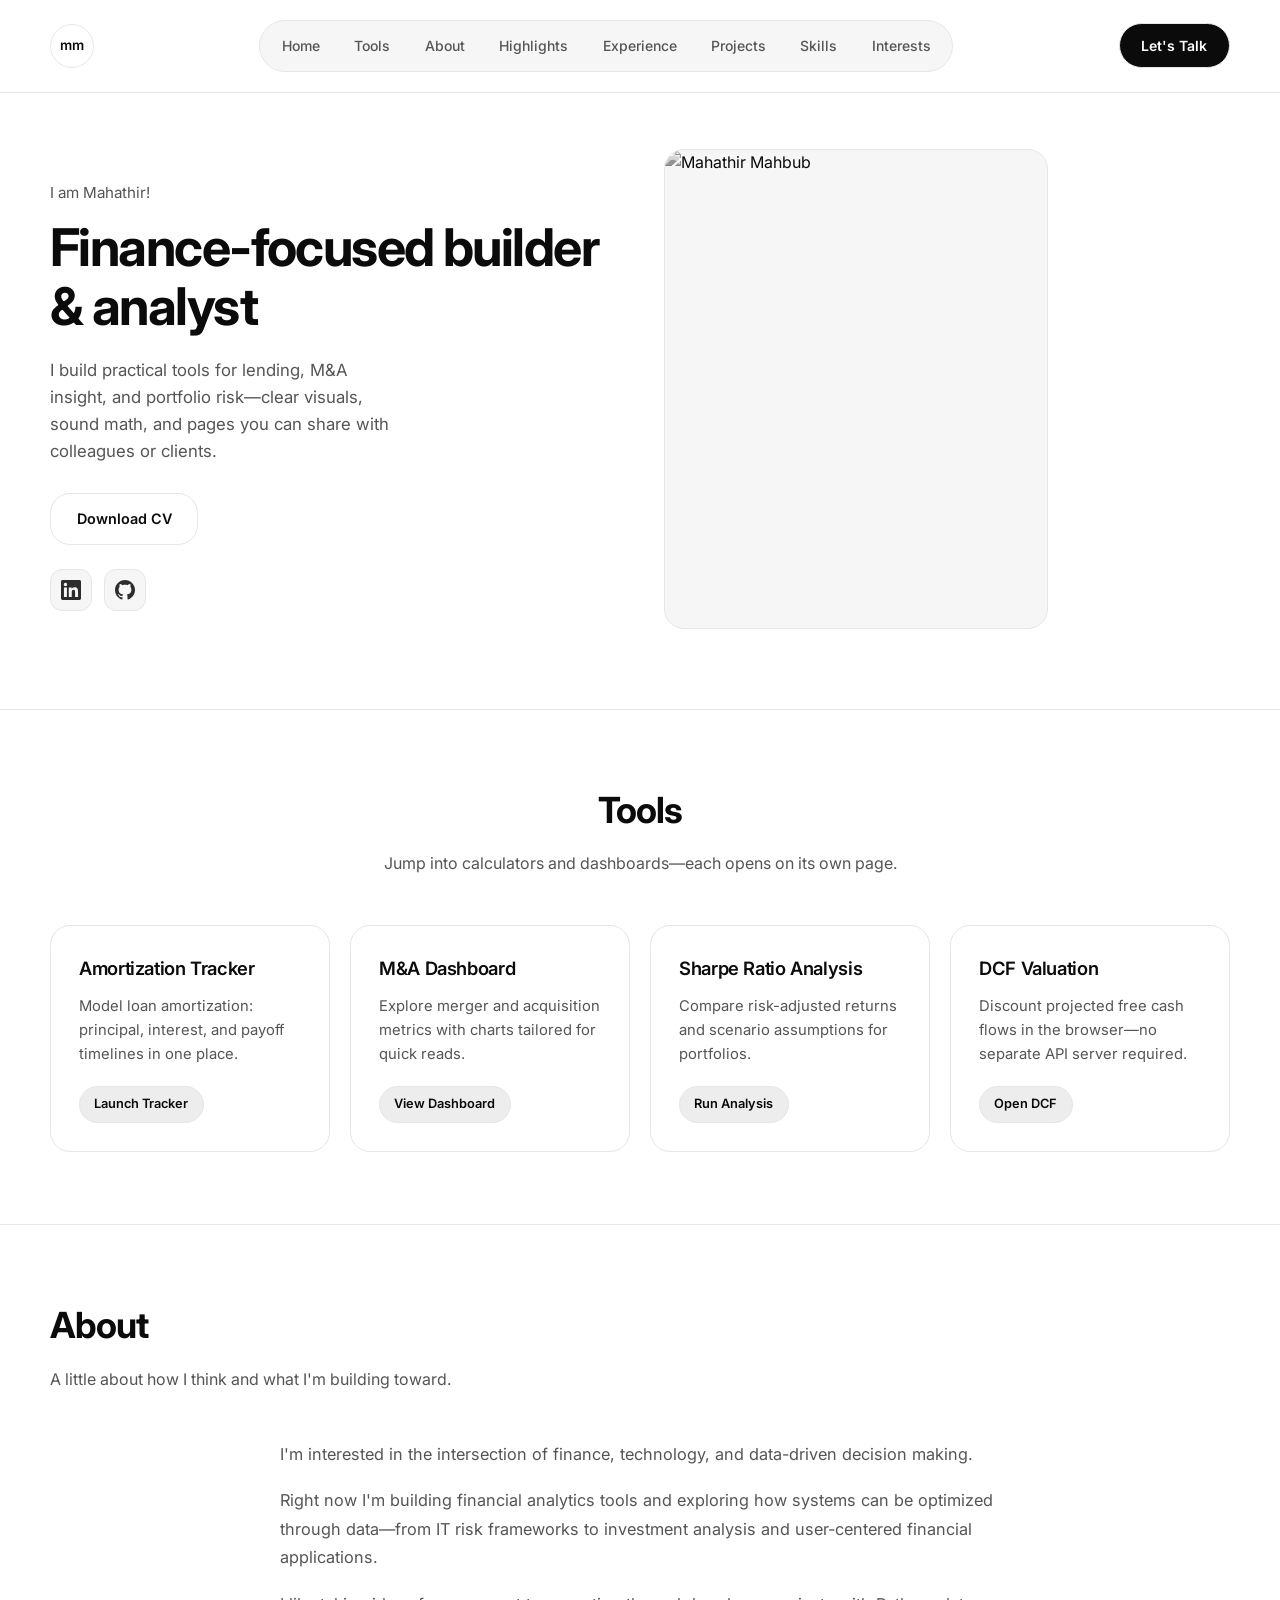
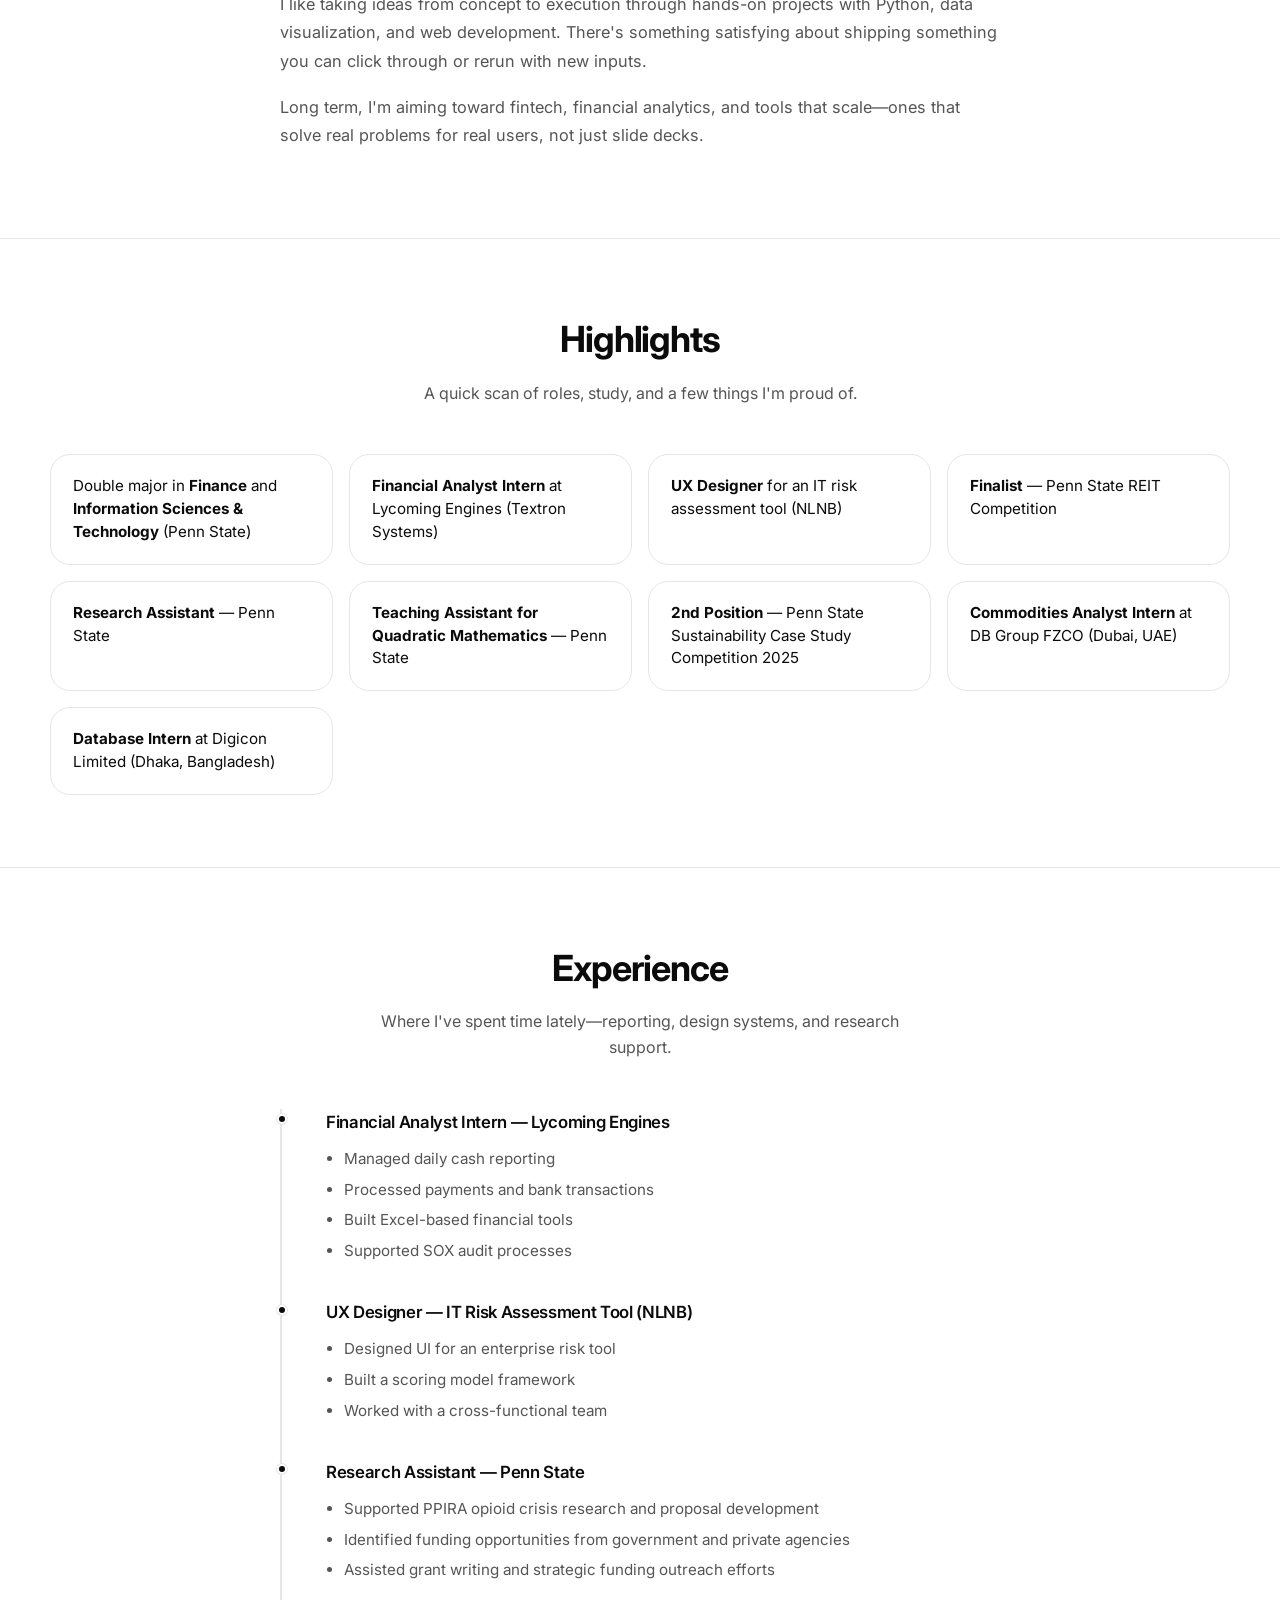
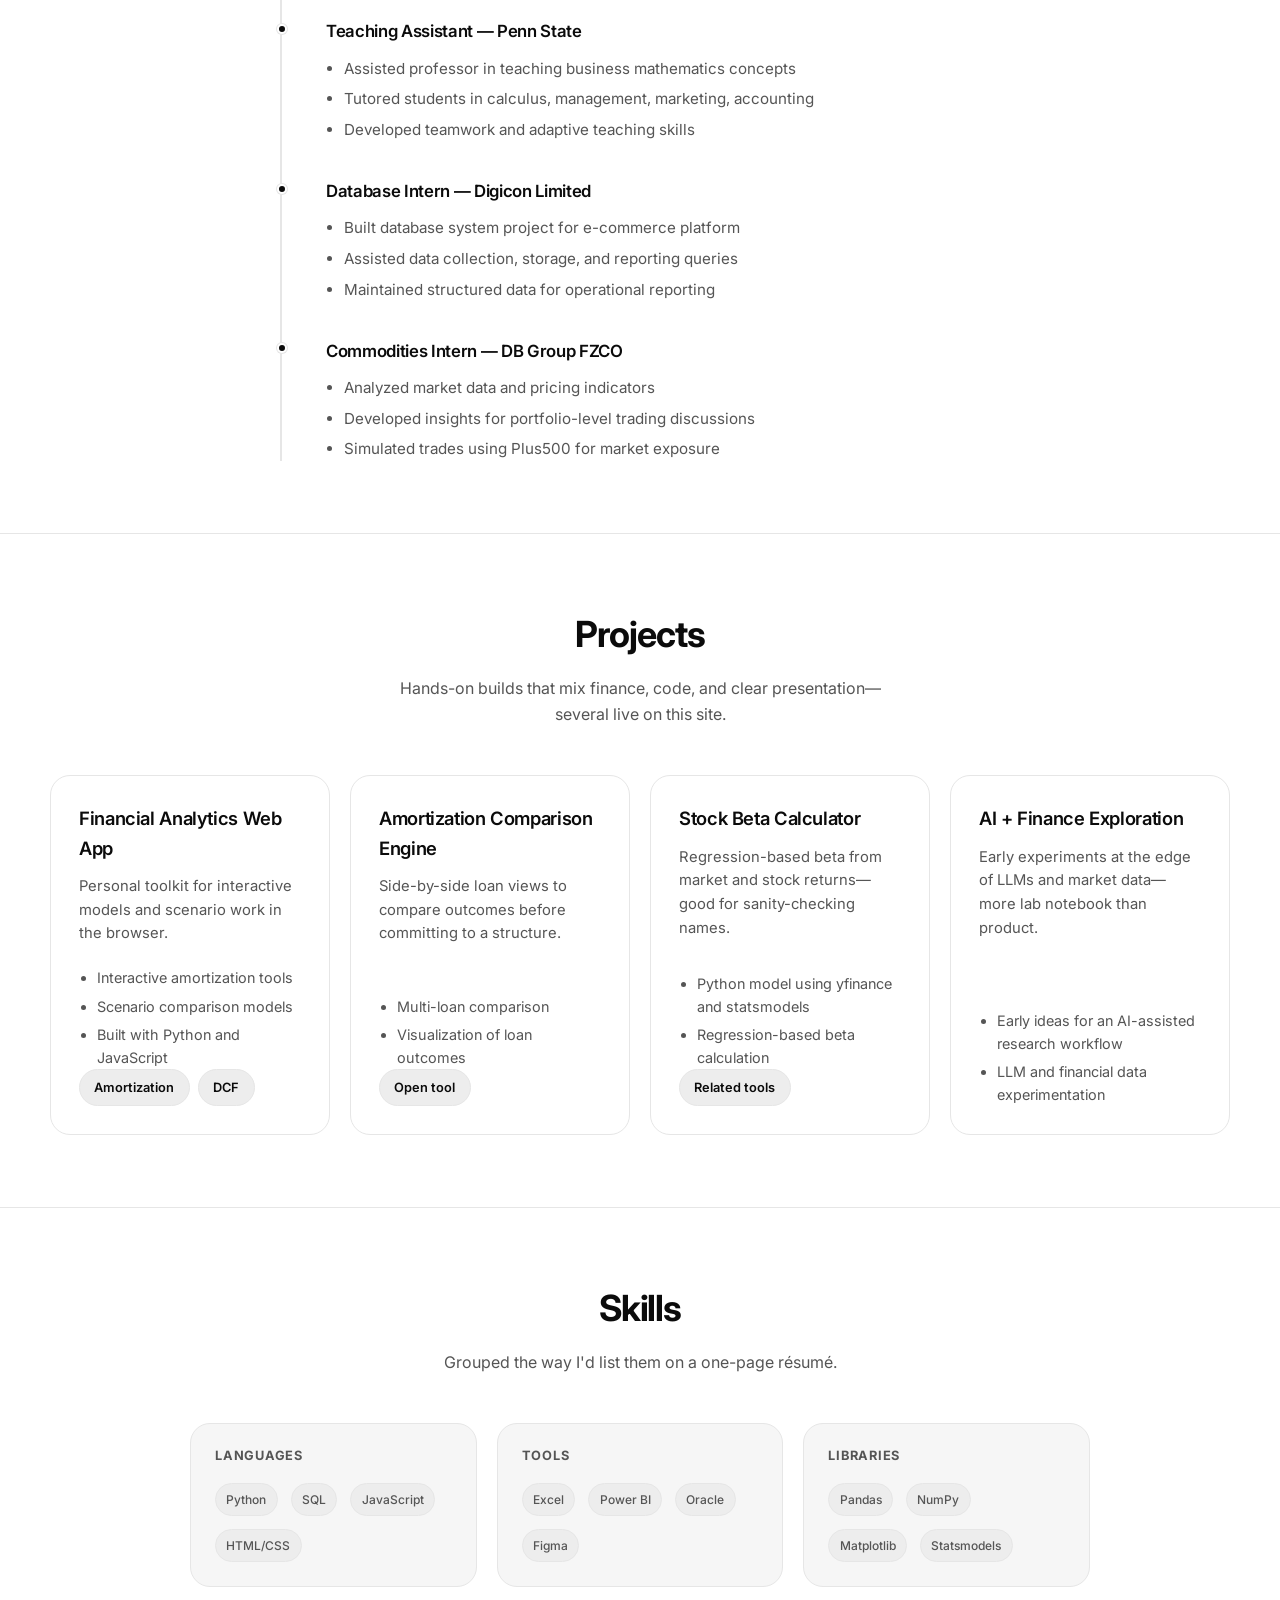
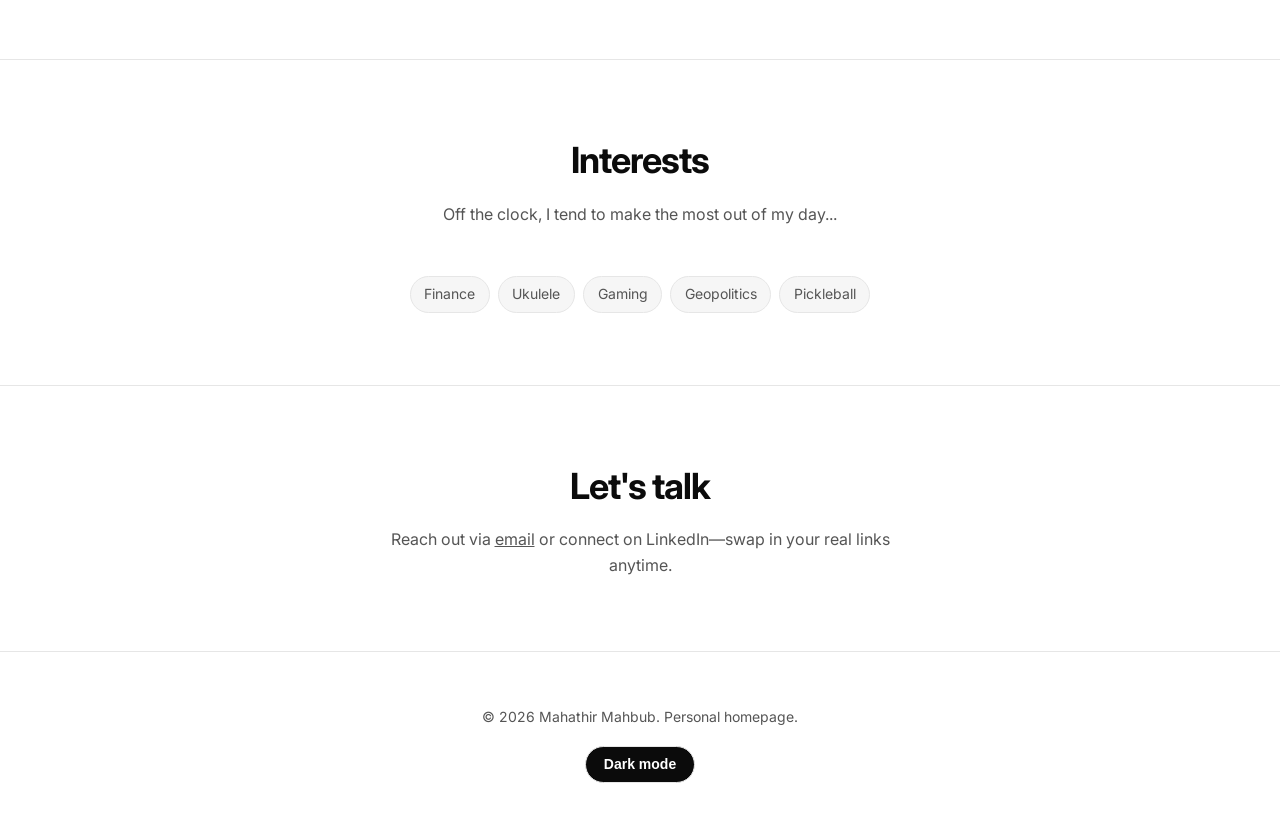
==== commit 07da8d0a: "Added throttling + retry logic to DCF pipeline, updated UI" ====
--- a/index.html
+++ b/index.html
@@ -156,7 +156,7 @@
             sound math, and pages you can share with colleagues or clients.
           </p>
           <div class="hero-actions">
-            <a class="btn-rect" href="assets/Mahathir Resume .pdf">Download CV</a>
+            <a class="btn-rect" href="assets/Mahathir Resume .pdf" title="Replace with your résumé PDF or link">Download CV</a>
           </div>
           <div class="social-row" aria-label="Social links">
             <a href="https://www.linkedin.com/in/mahathir-mahbub-590289229/" target="_blank" rel="noopener noreferrer" aria-label="LinkedIn">
@@ -169,7 +169,7 @@
         </div>
         <div class="hero-visual">
           <div class="hero-photo-wrap">
-            <img src="assets/portrait.png" width="640" height="800" alt="Mahathir Mahbub">
+            <img src="assets/portrait2.jpg" width="640" height="800" alt="Mahathir Mahbub">
           </div>
         </div>
       </div>
@@ -442,4 +442,4 @@
   </script>
   <script src="assets/theme.js"></script>
 </body>
-</html>
+</html>
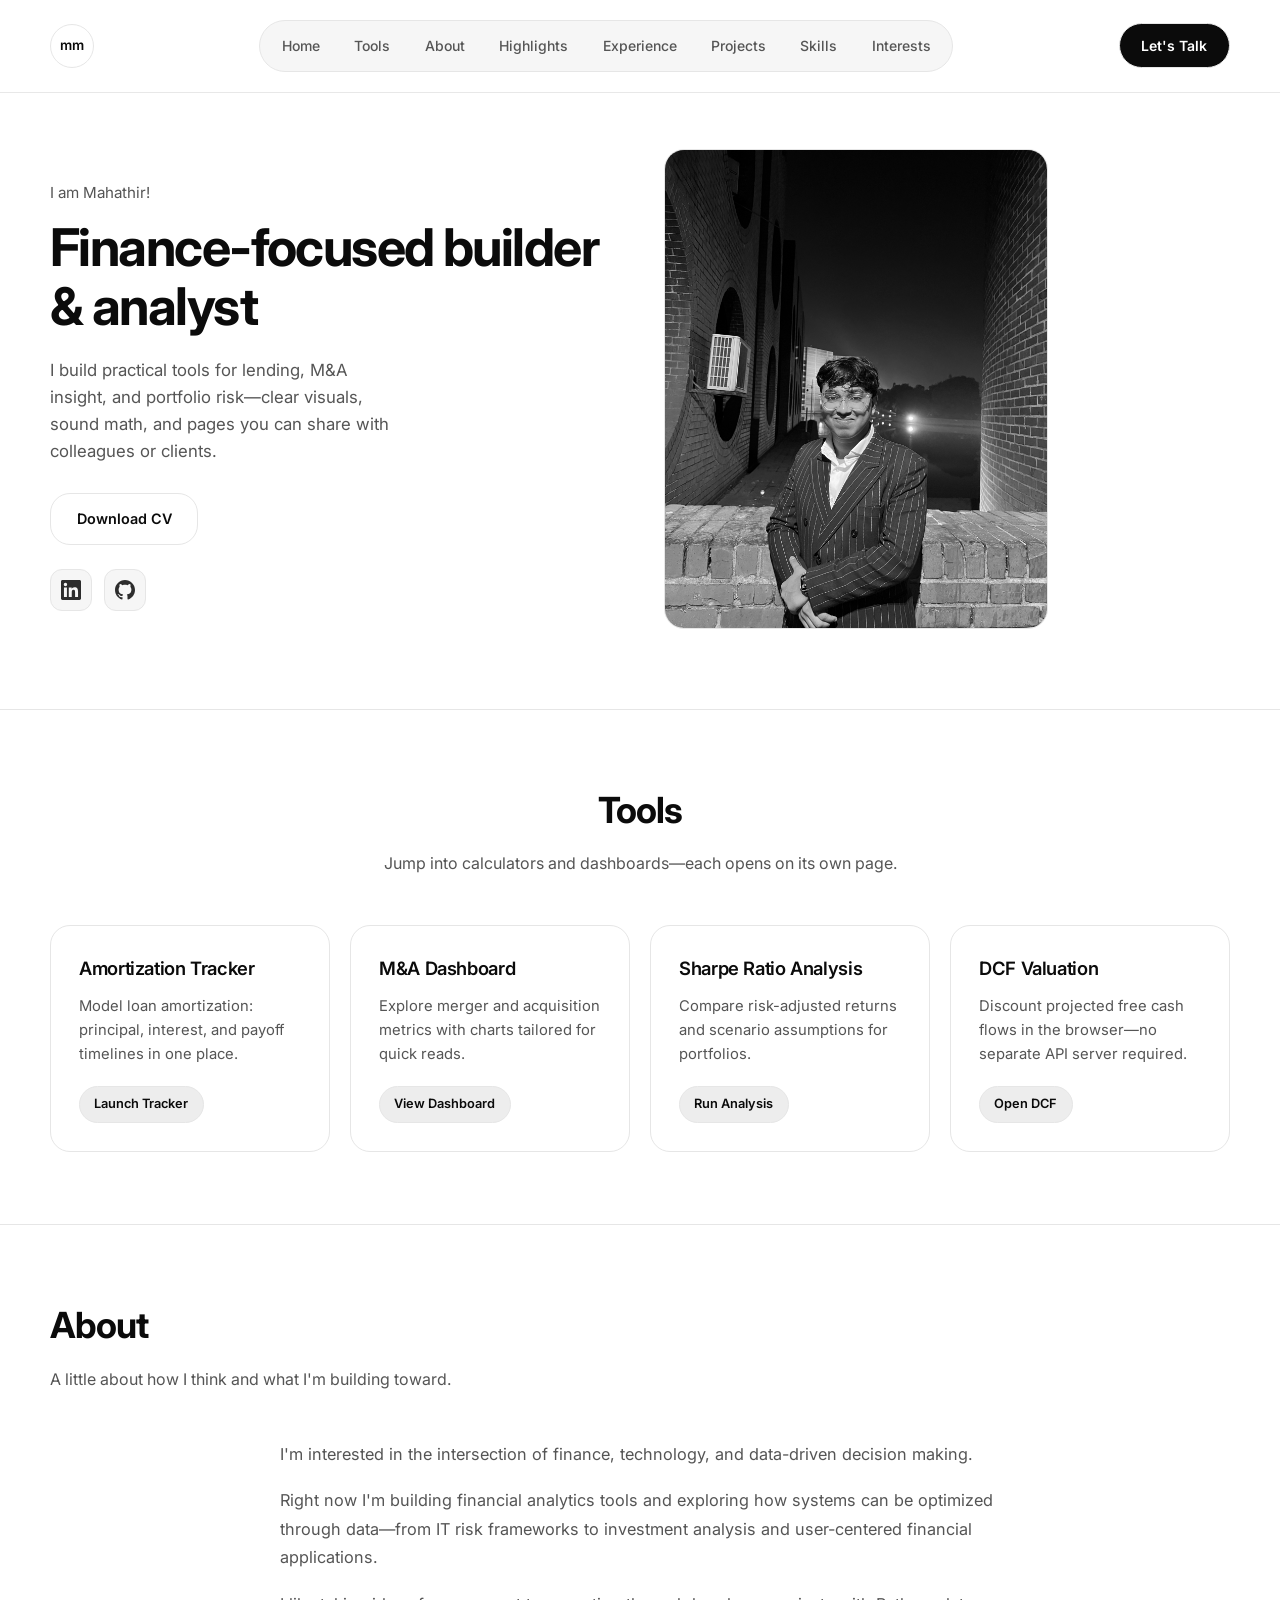
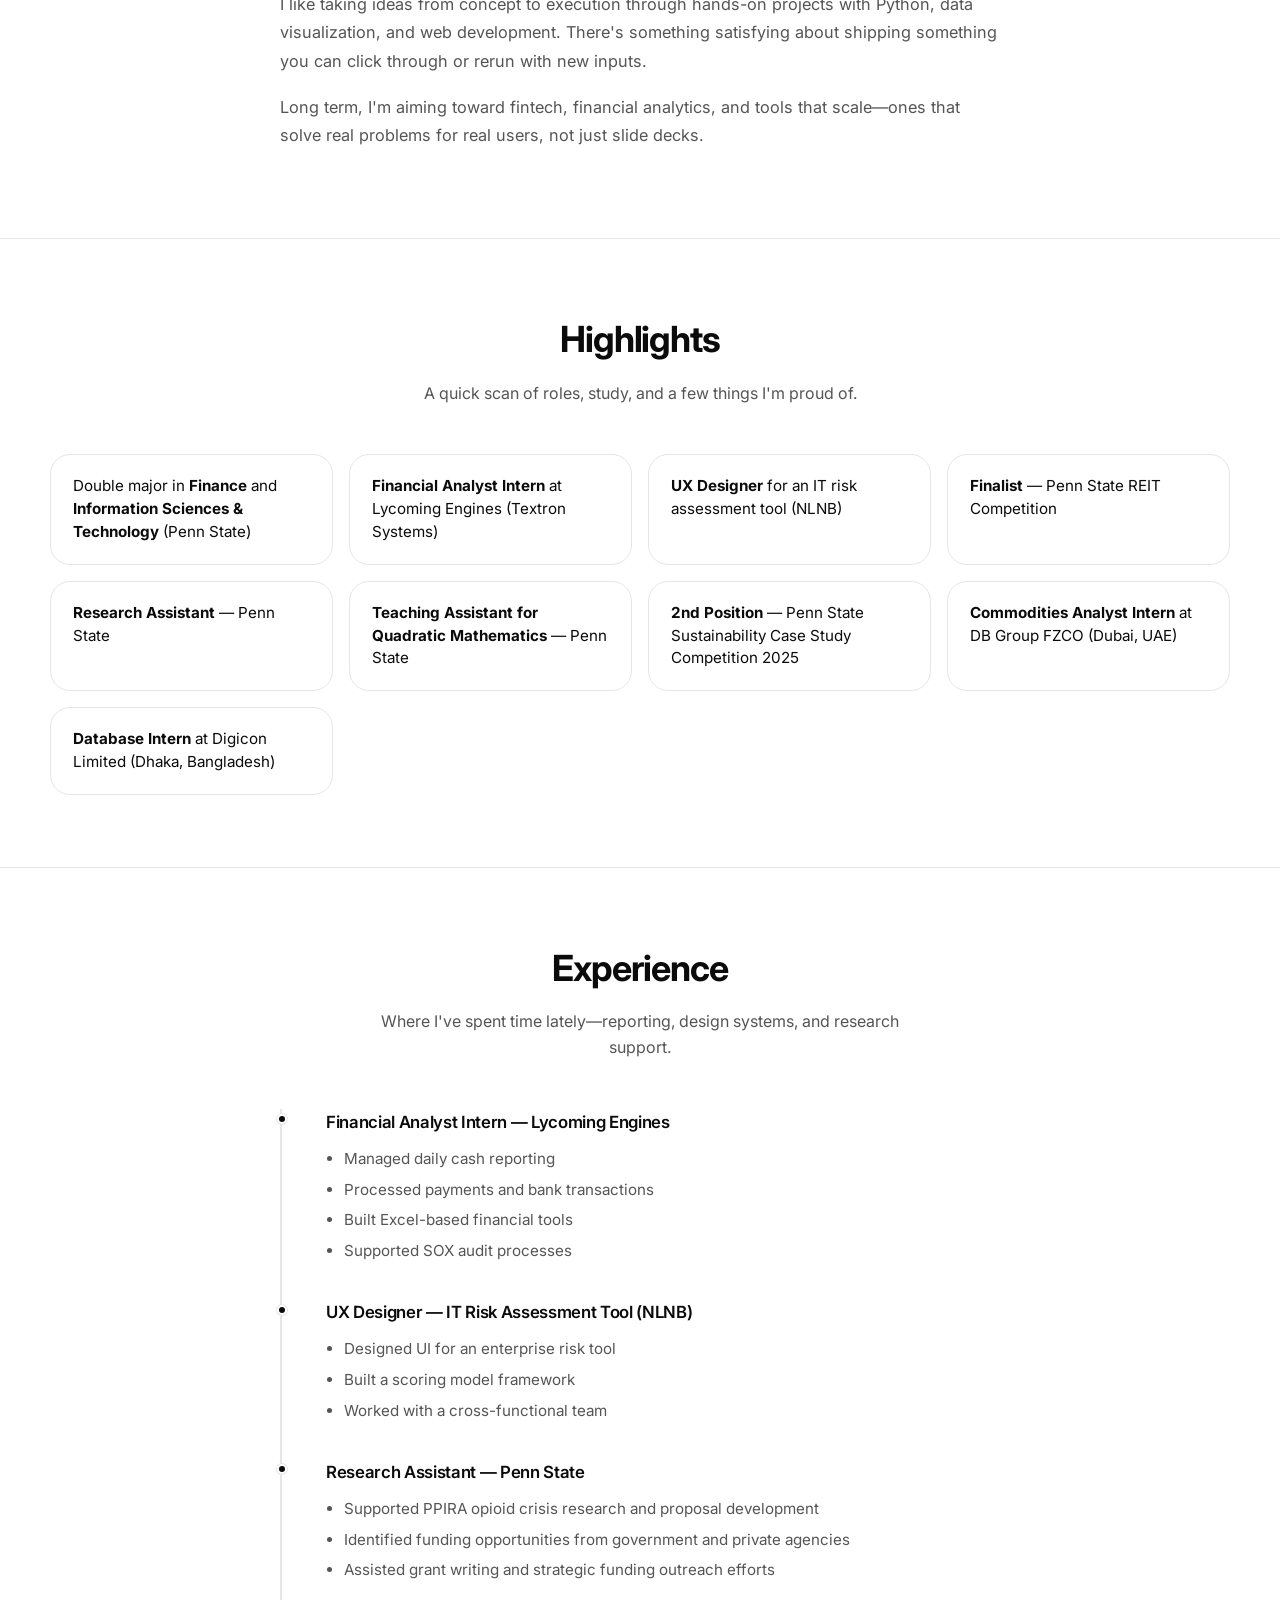
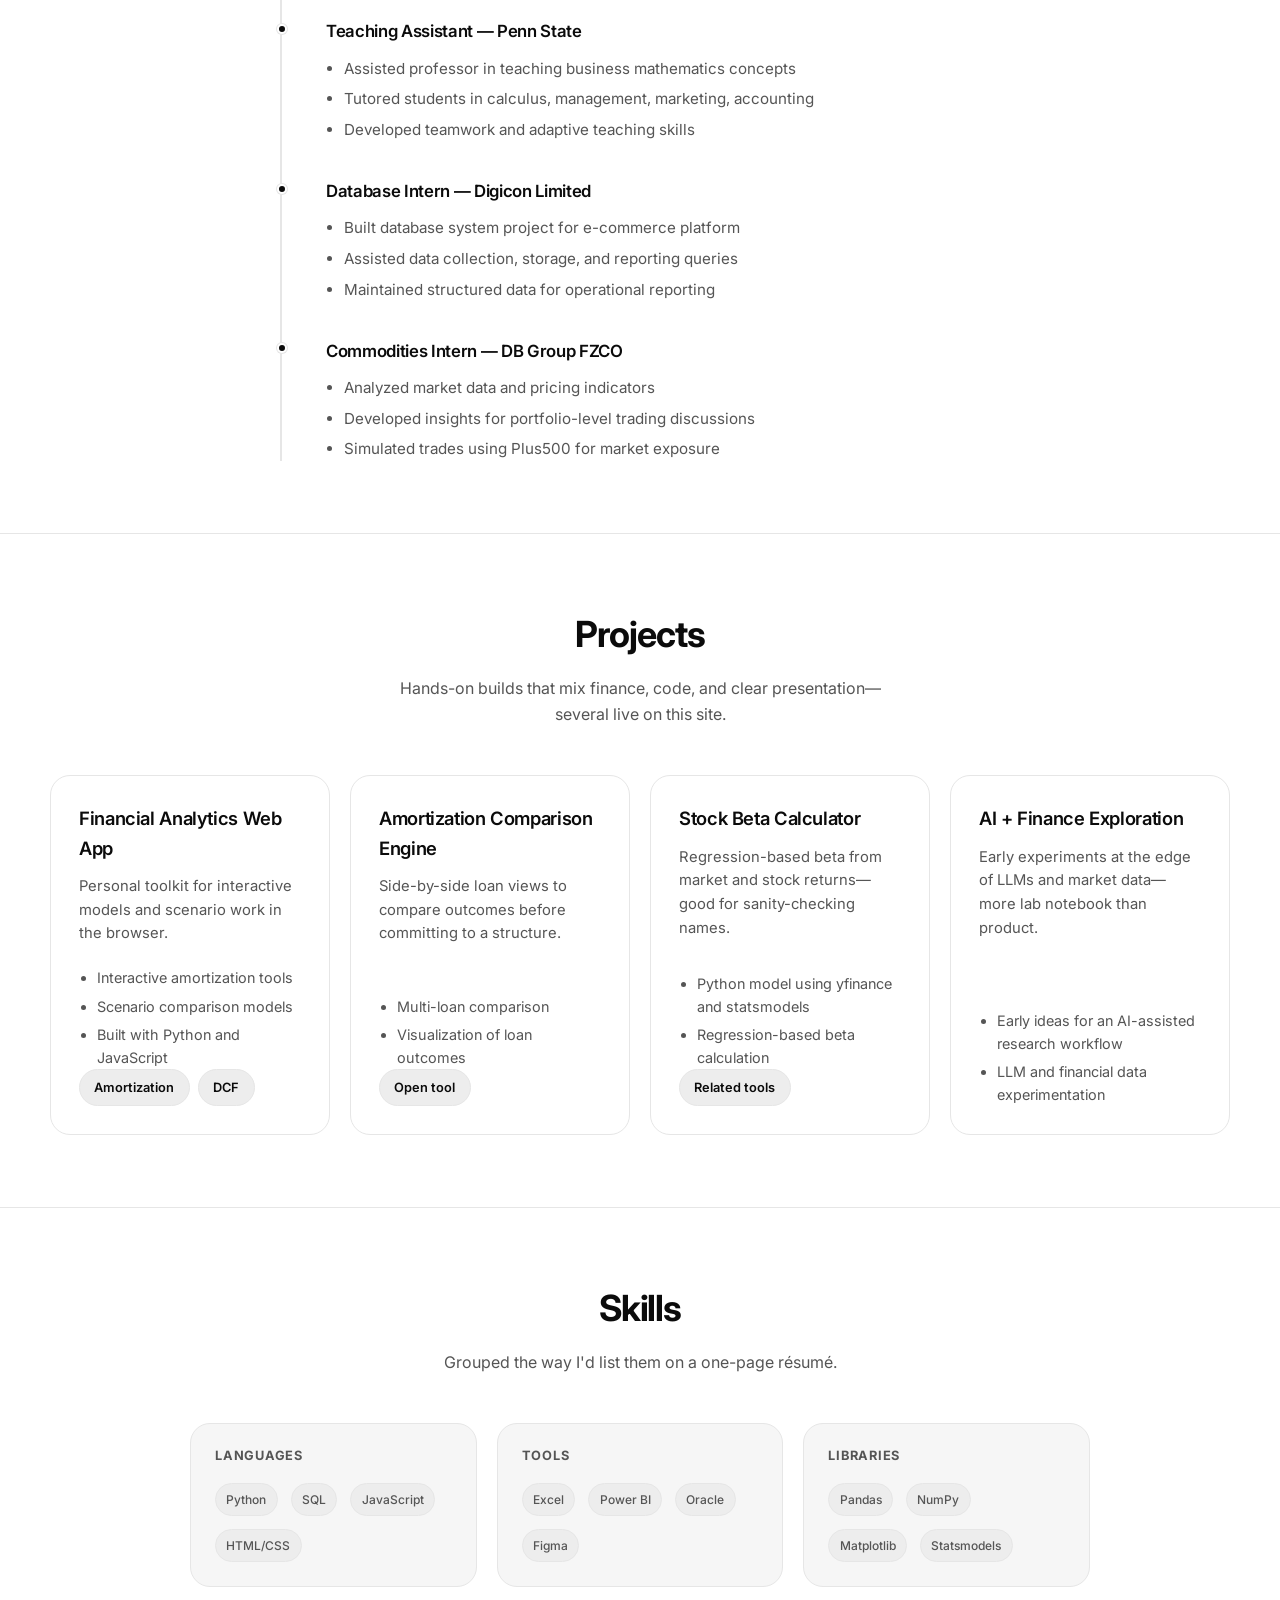
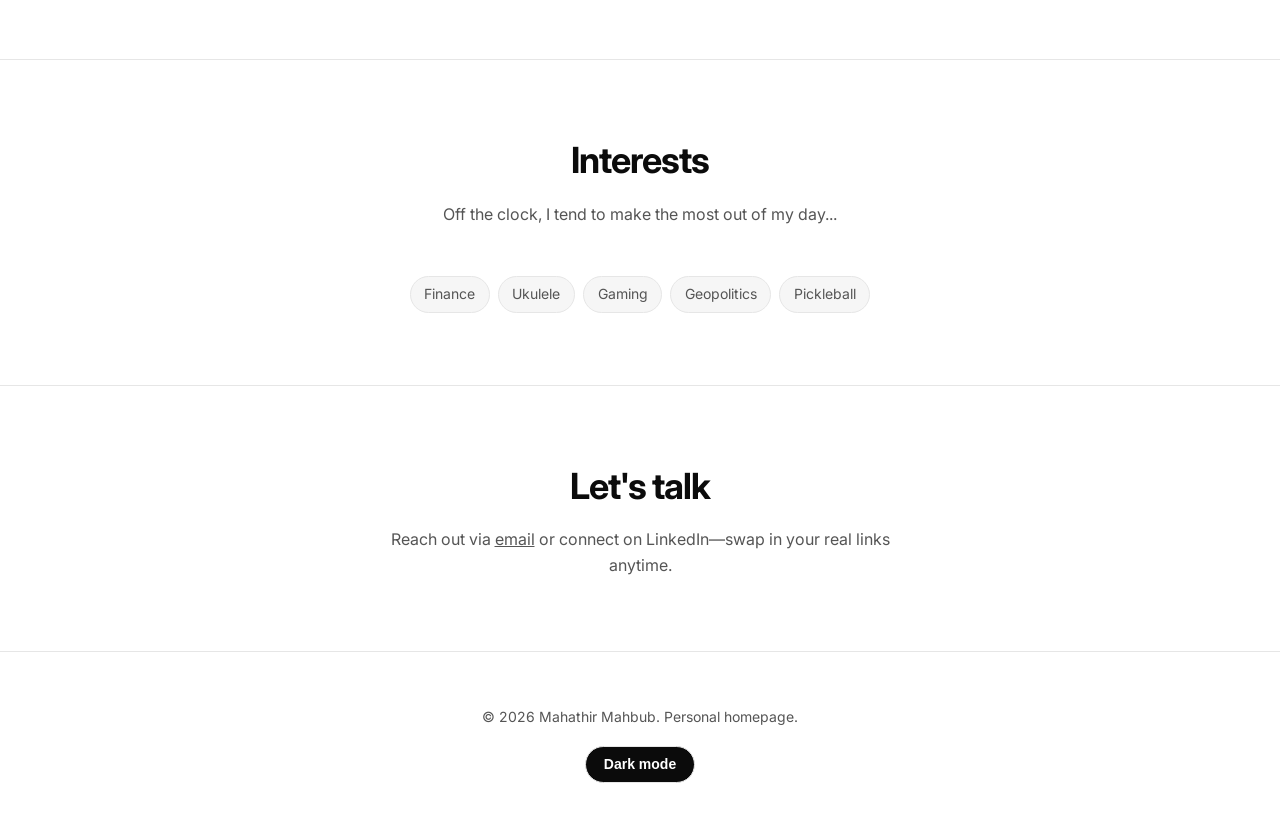
==== commit 02f3bd21: "DCF engine: added retry logic, caching, abort controller, and fixed valuation bugs" ====
--- a/index.html
+++ b/index.html
@@ -169,7 +169,7 @@
         </div>
         <div class="hero-visual">
           <div class="hero-photo-wrap">
-            <img src="assets/portrait2.jpg" width="640" height="800" alt="Mahathir Mahbub">
+            <img src="assets/portrait2.JPG" width="640" height="800" alt="Mahathir Mahbub">
           </div>
         </div>
       </div>
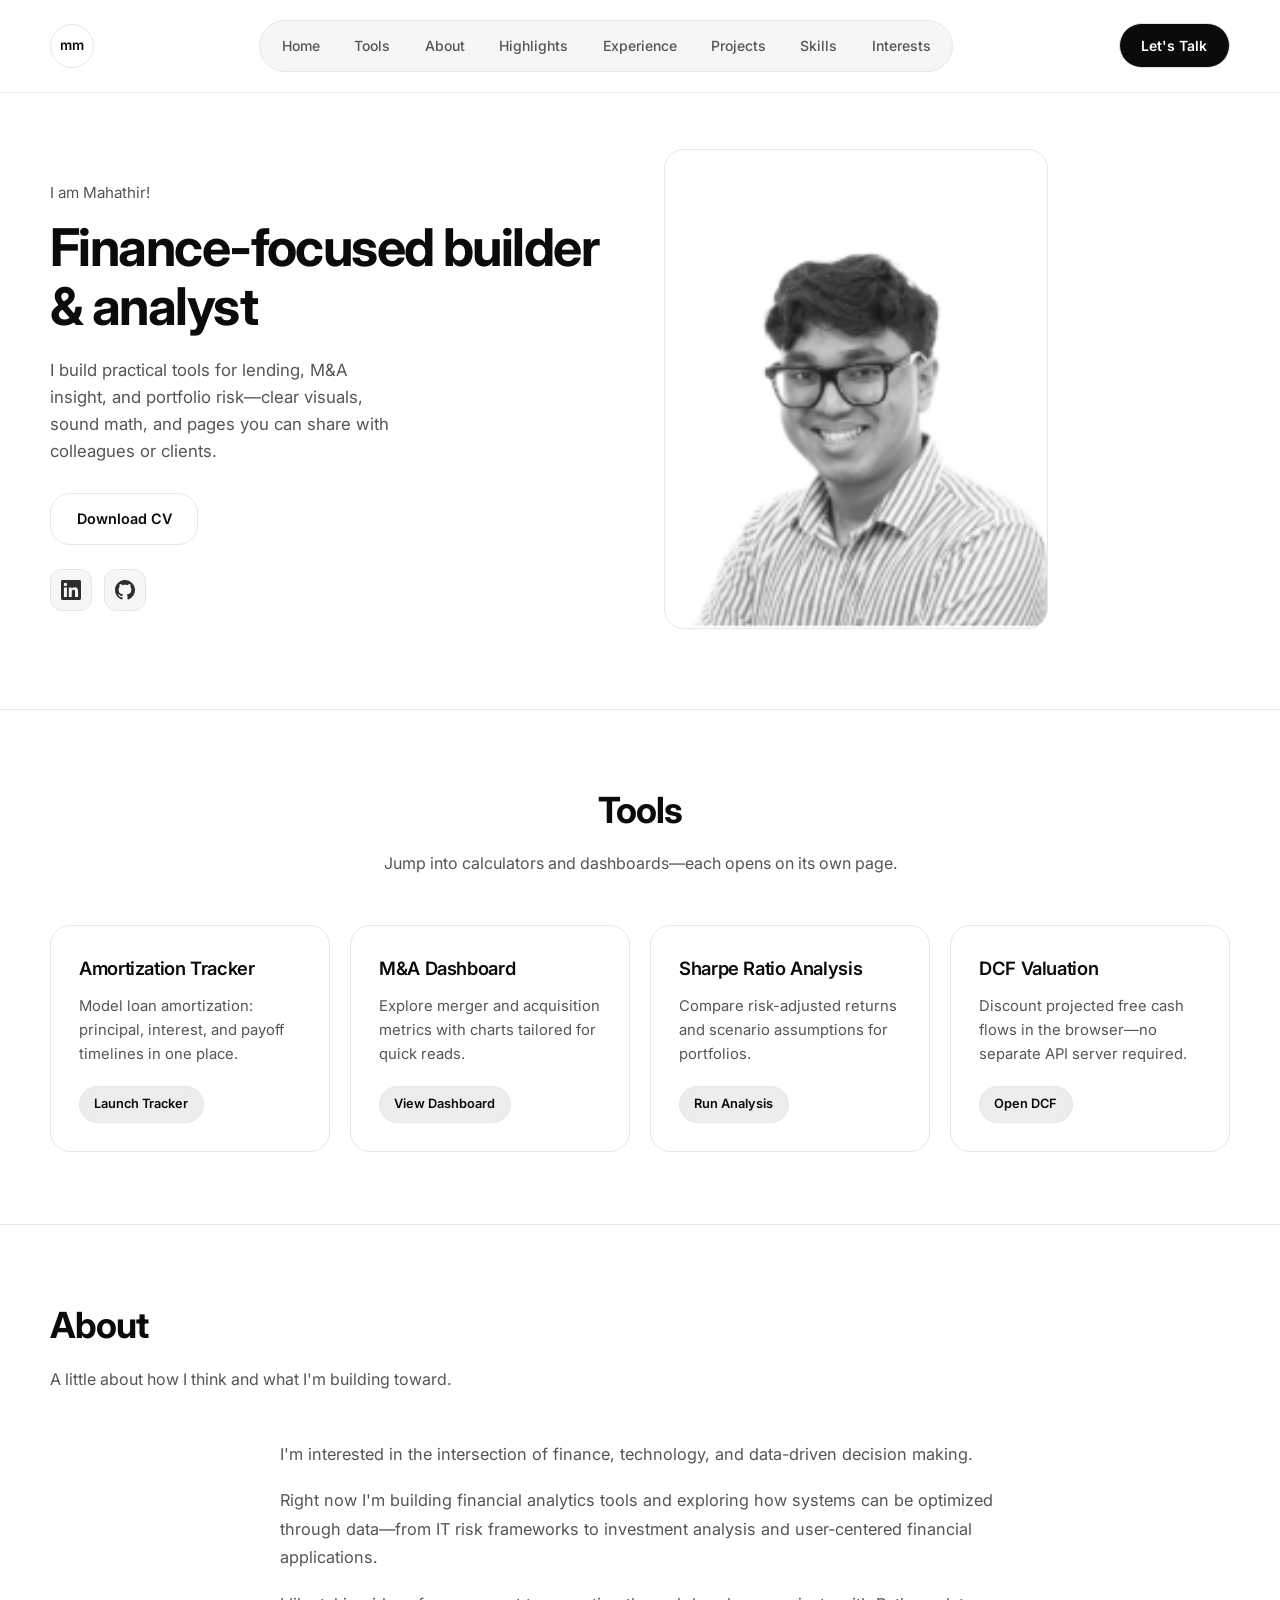
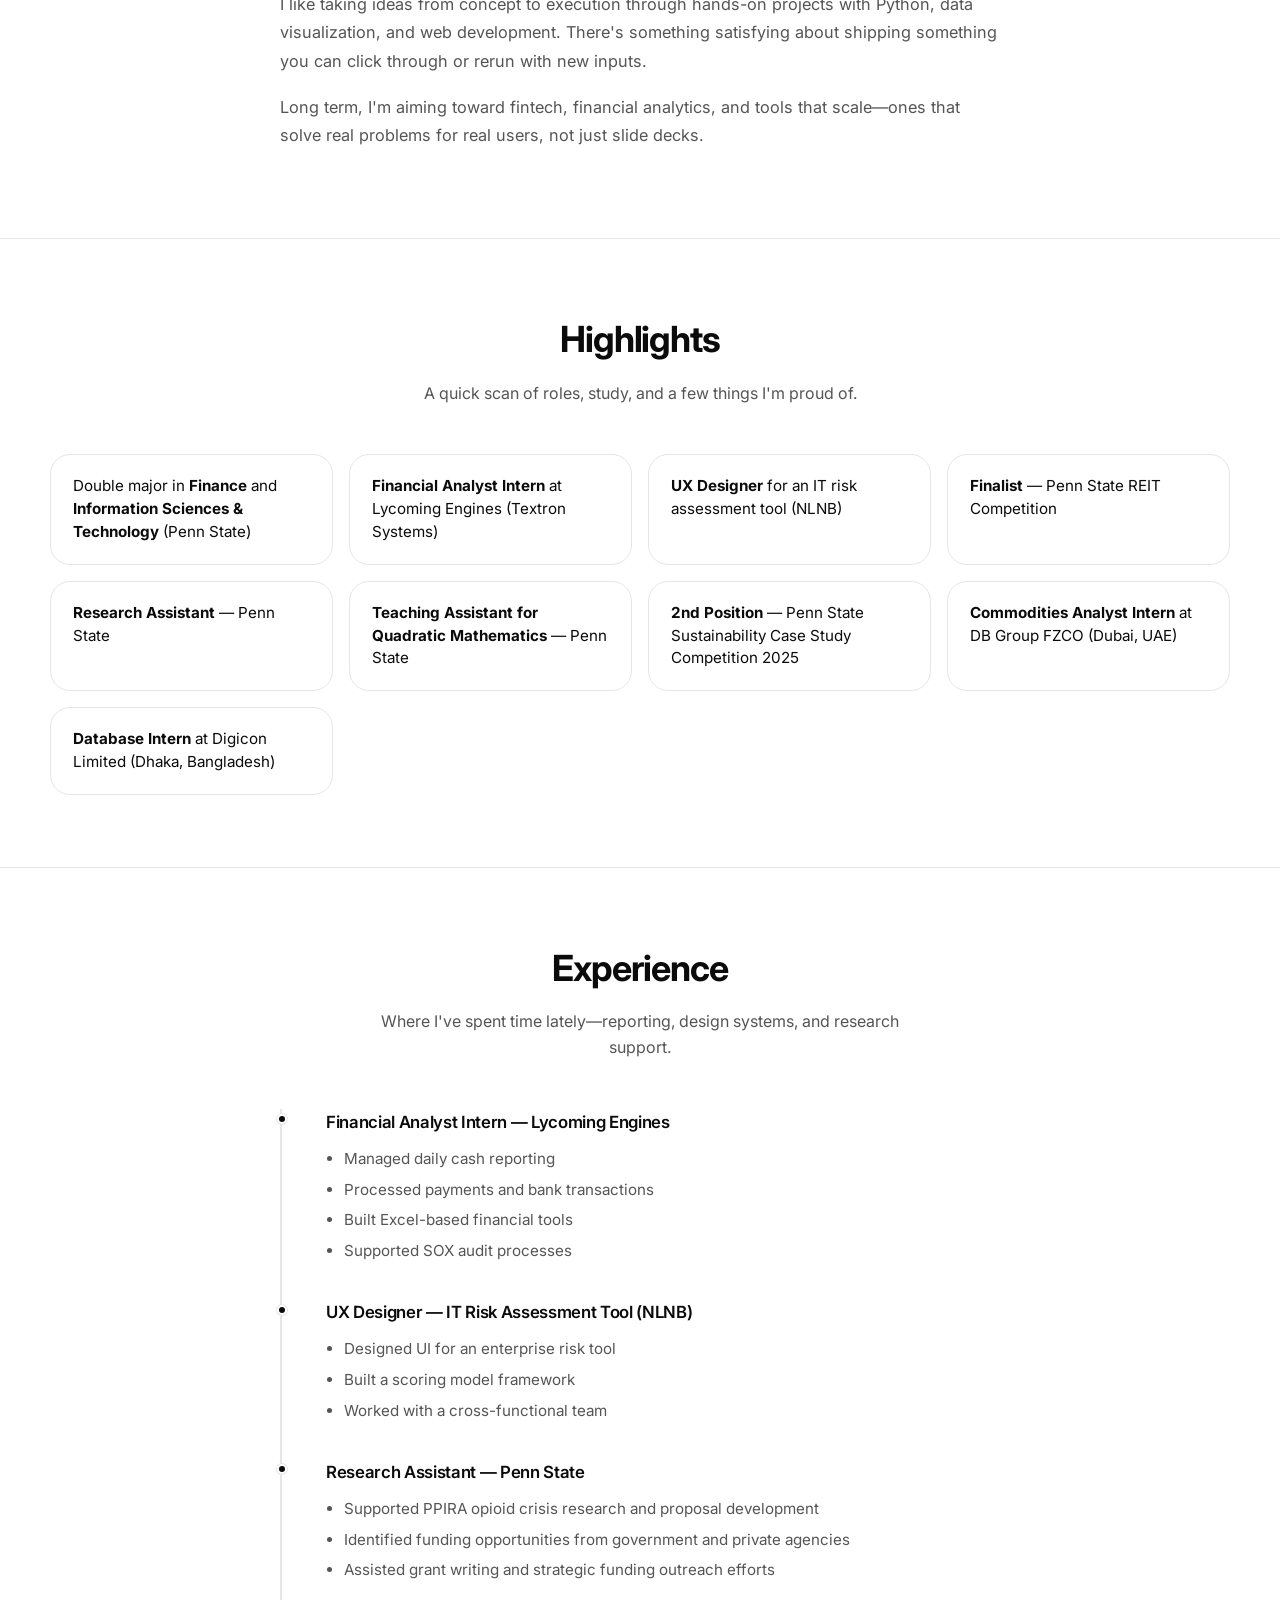
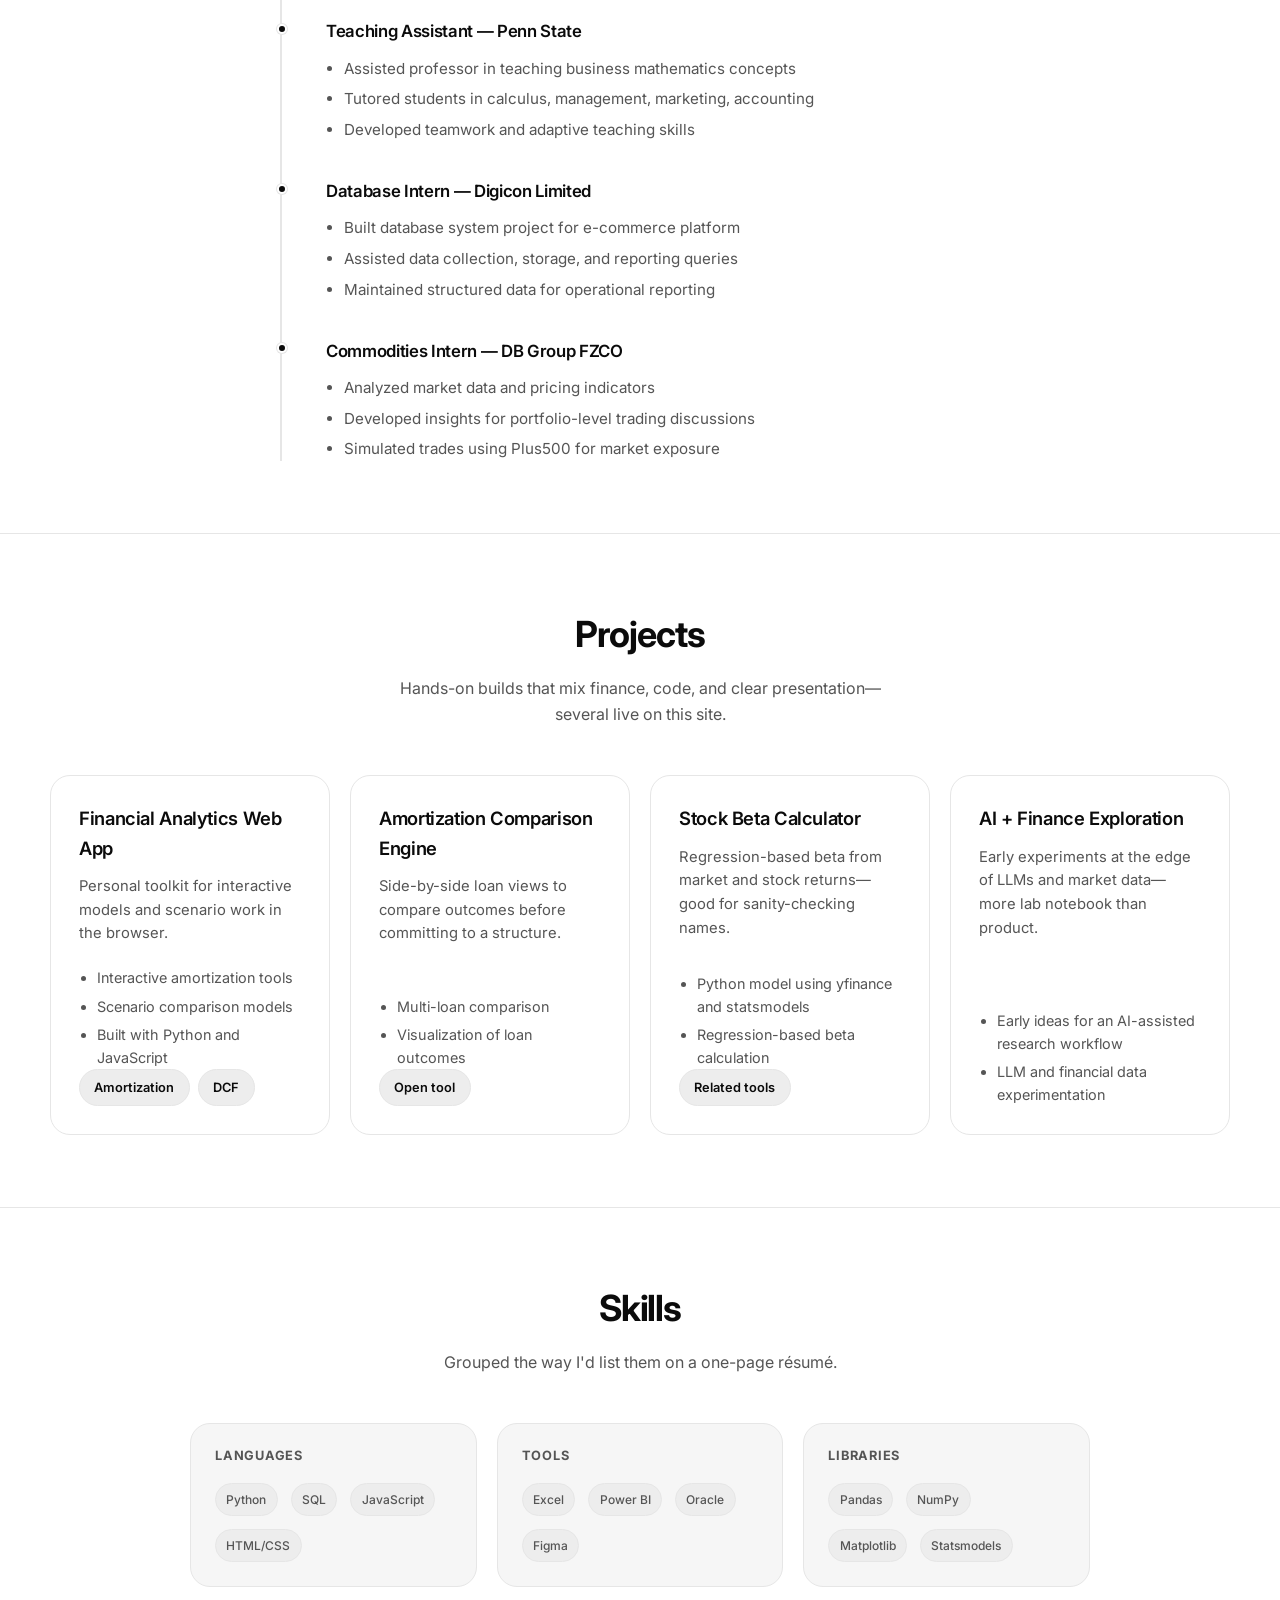
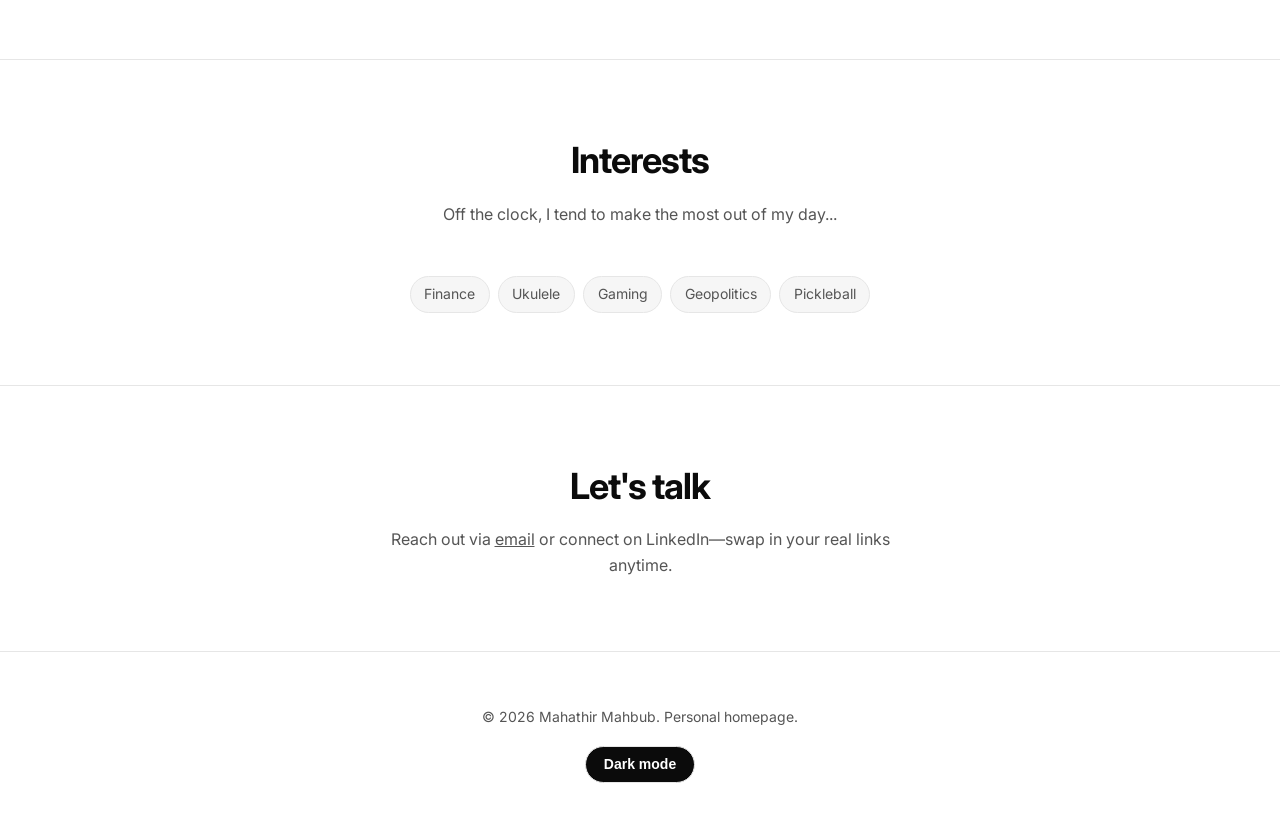
==== commit 4486a1a5: "Fix sleep bug, stabilize DCF pipeline, improve async flow" ====
--- a/index.html
+++ b/index.html
@@ -169,7 +169,7 @@
         </div>
         <div class="hero-visual">
           <div class="hero-photo-wrap">
-            <img src="assets/portrait2.JPG" width="640" height="800" alt="Mahathir Mahbub">
+            <img src="assets/portrait.png" width="640" height="800" alt="Mahathir Mahbub">
           </div>
         </div>
       </div>
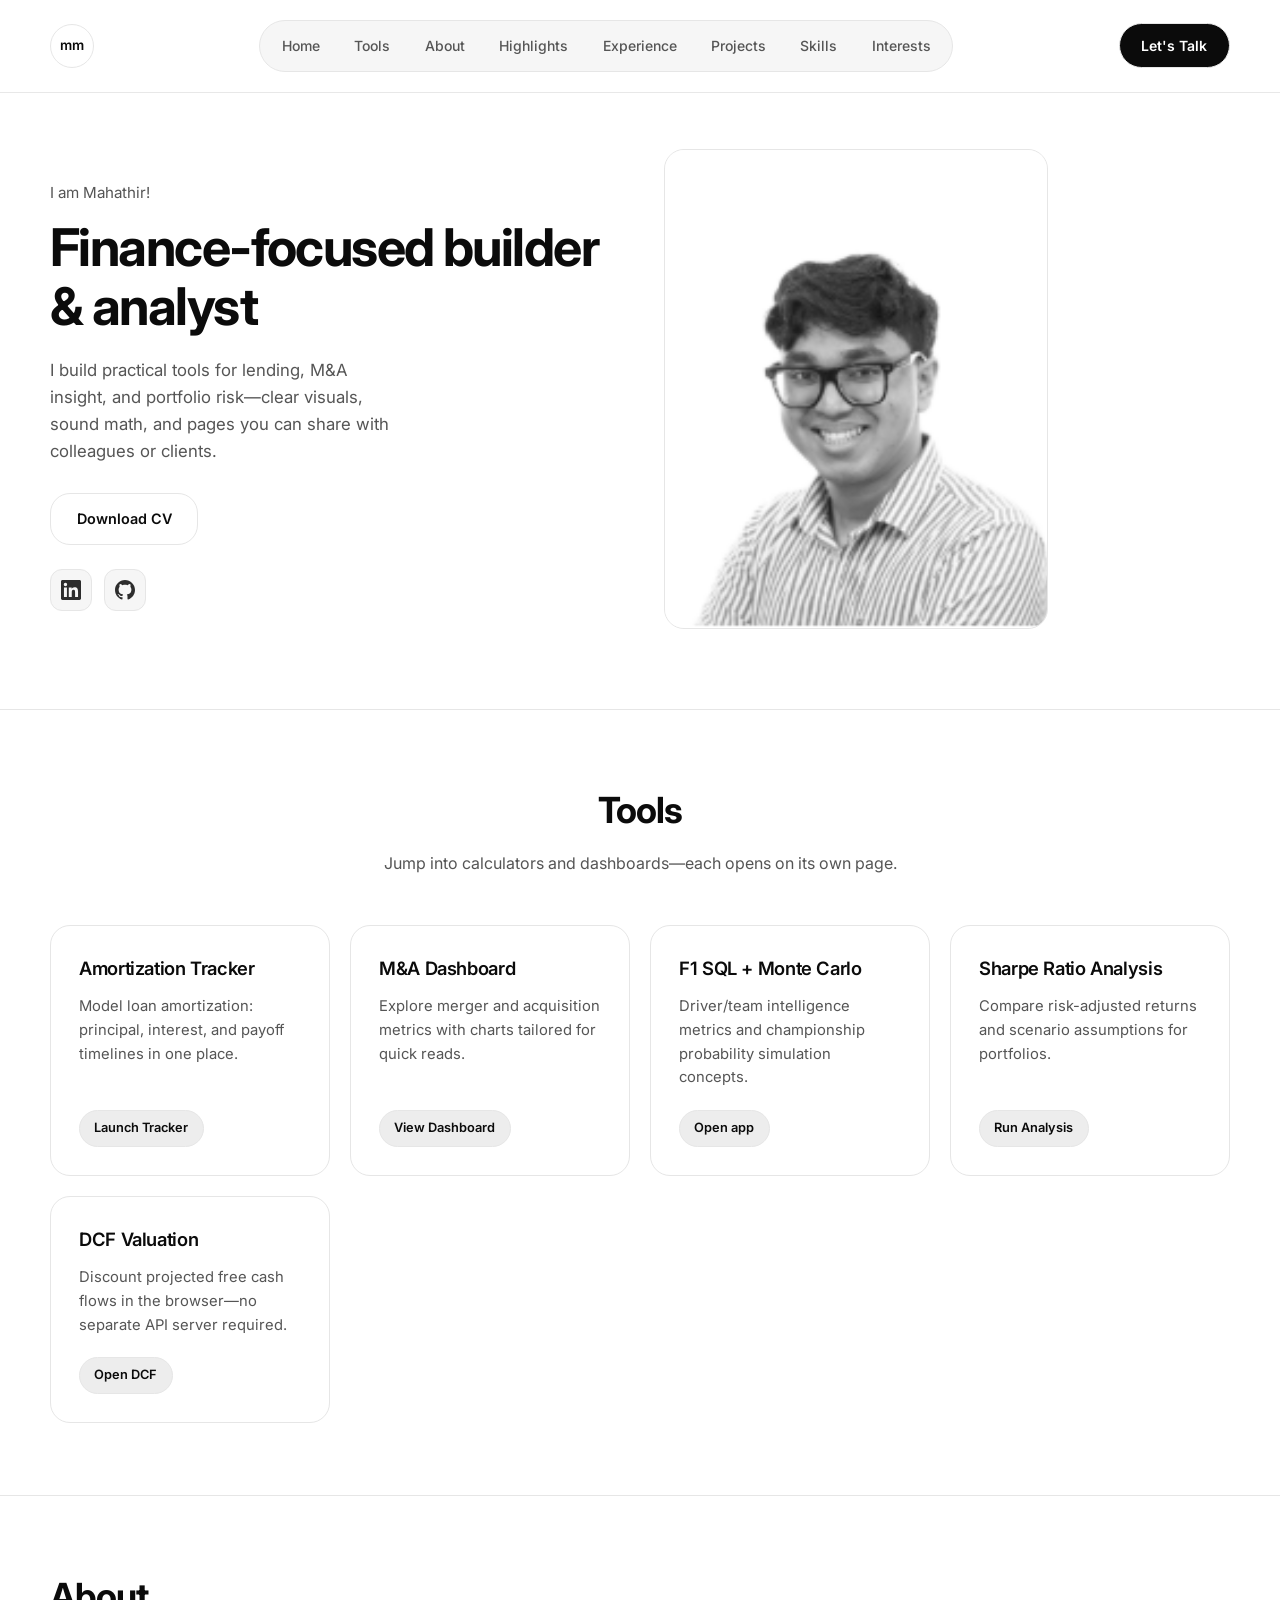
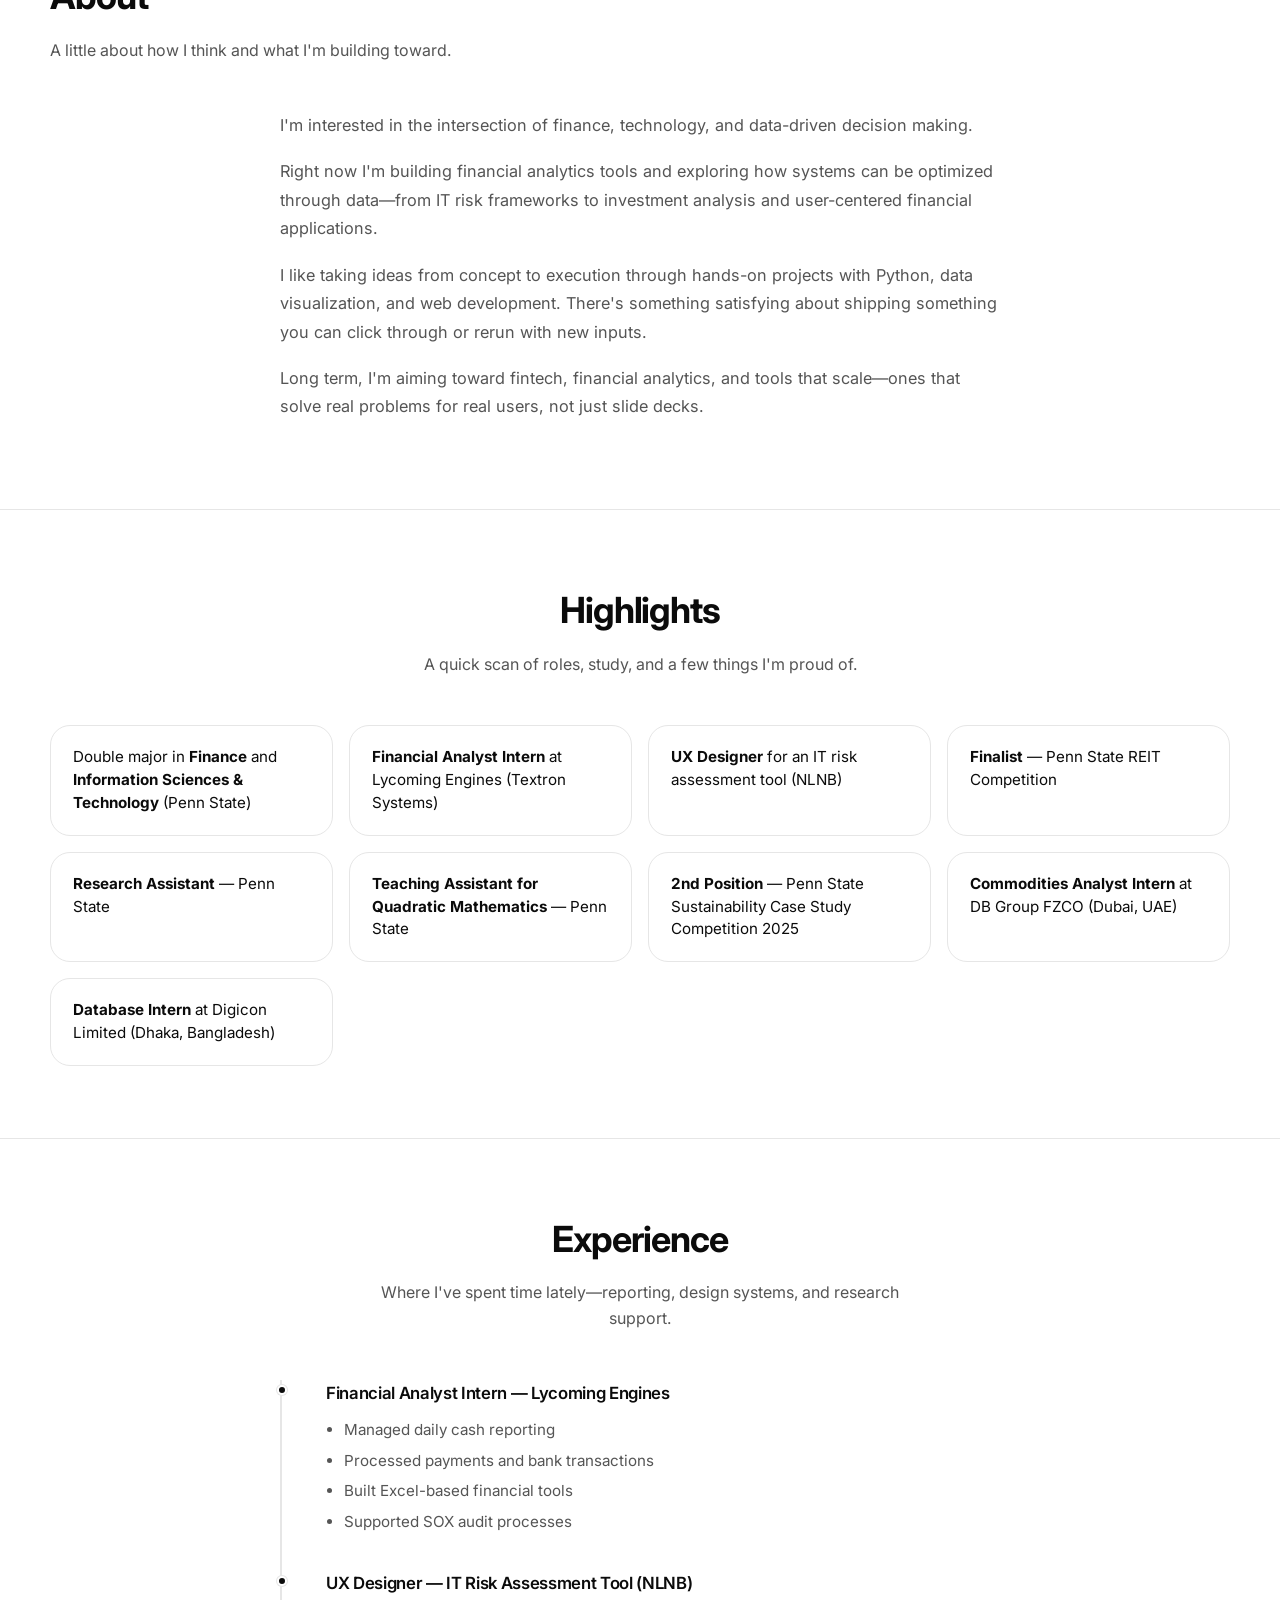
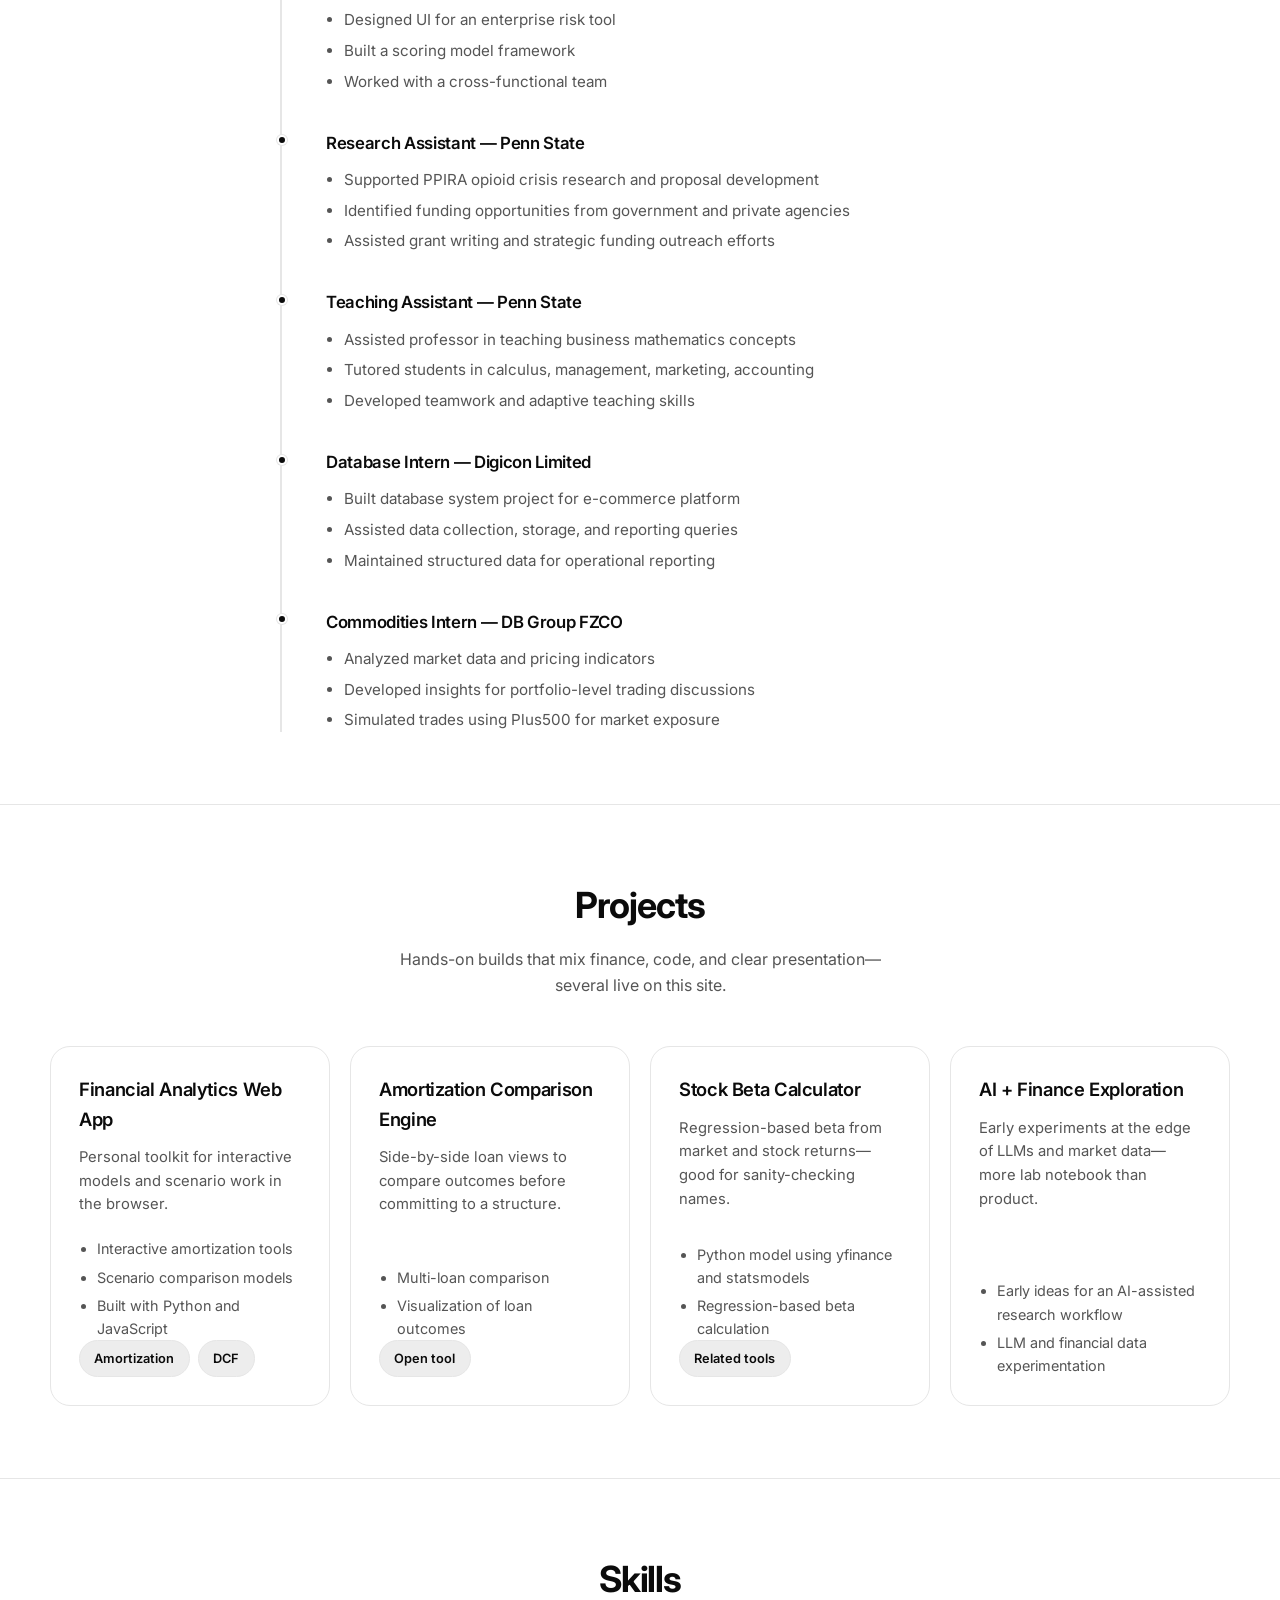
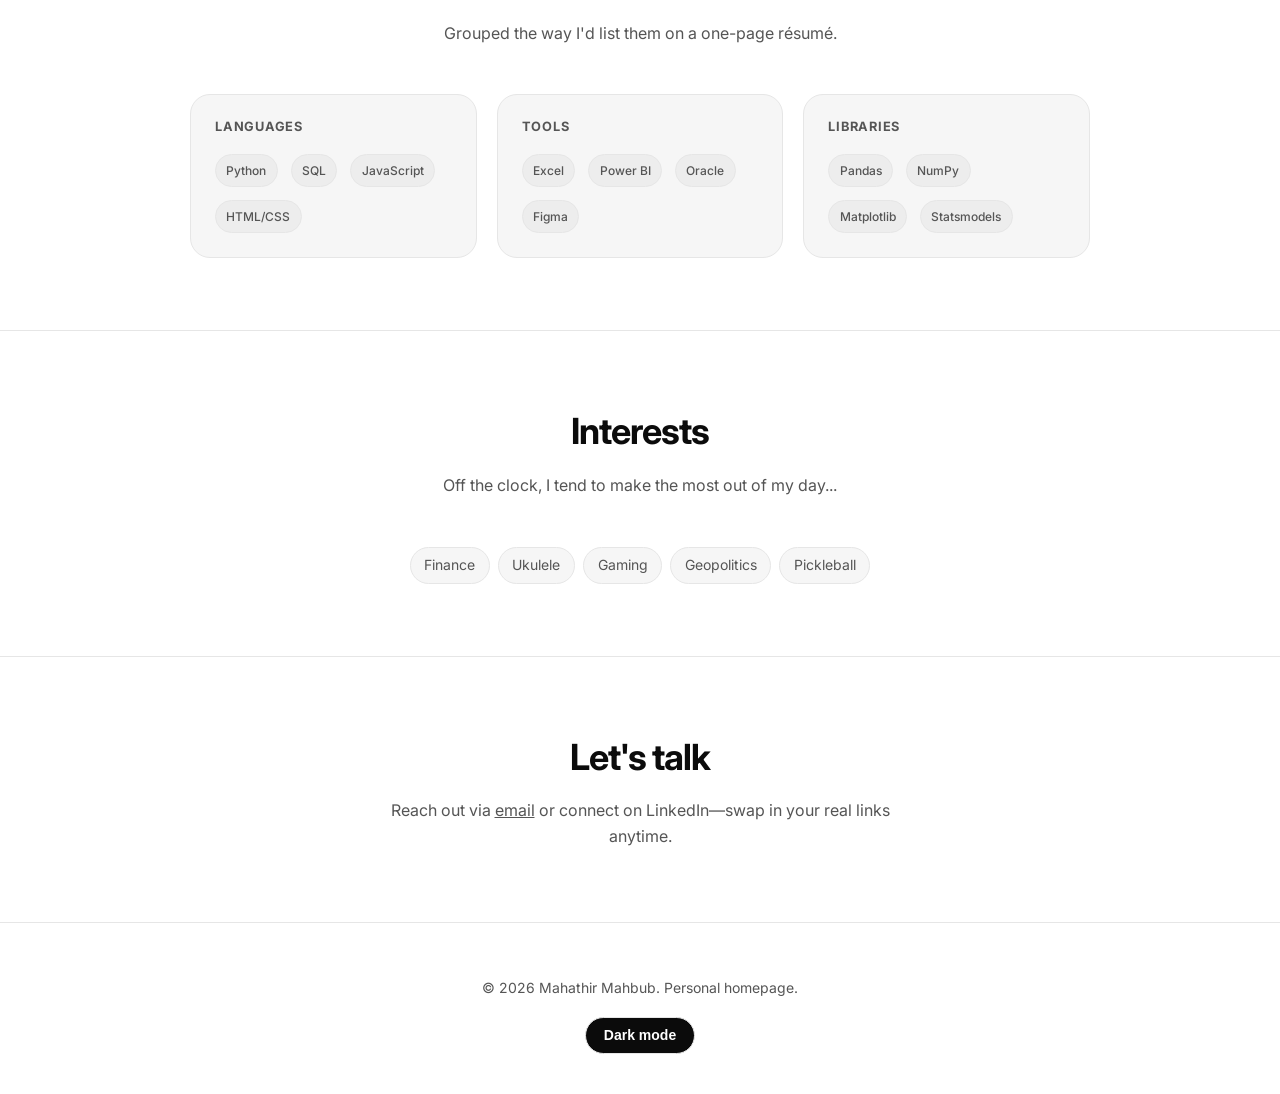
==== commit d63547fe: "Add F1 SQL Monte Carlo MVP landing page Co-authored-by: Mahathir Mahbub <mxm6990@users.noreply.githu" ====
--- a/index.html
+++ b/index.html
@@ -197,6 +197,13 @@
             </div>
           </article>
           <article class="tool-card">
+            <h3>F1 SQL + Monte Carlo</h3>
+            <p>Driver/team intelligence metrics and championship probability simulation concepts.</p>
+            <div class="card-pills">
+              <a href="f1-sql-monte-carlo.html">Open app</a>
+            </div>
+          </article>
+          <article class="tool-card">
             <h3>Sharpe Ratio Analysis</h3>
             <p>Compare risk-adjusted returns and scenario assumptions for portfolios.</p>
             <div class="card-pills">
